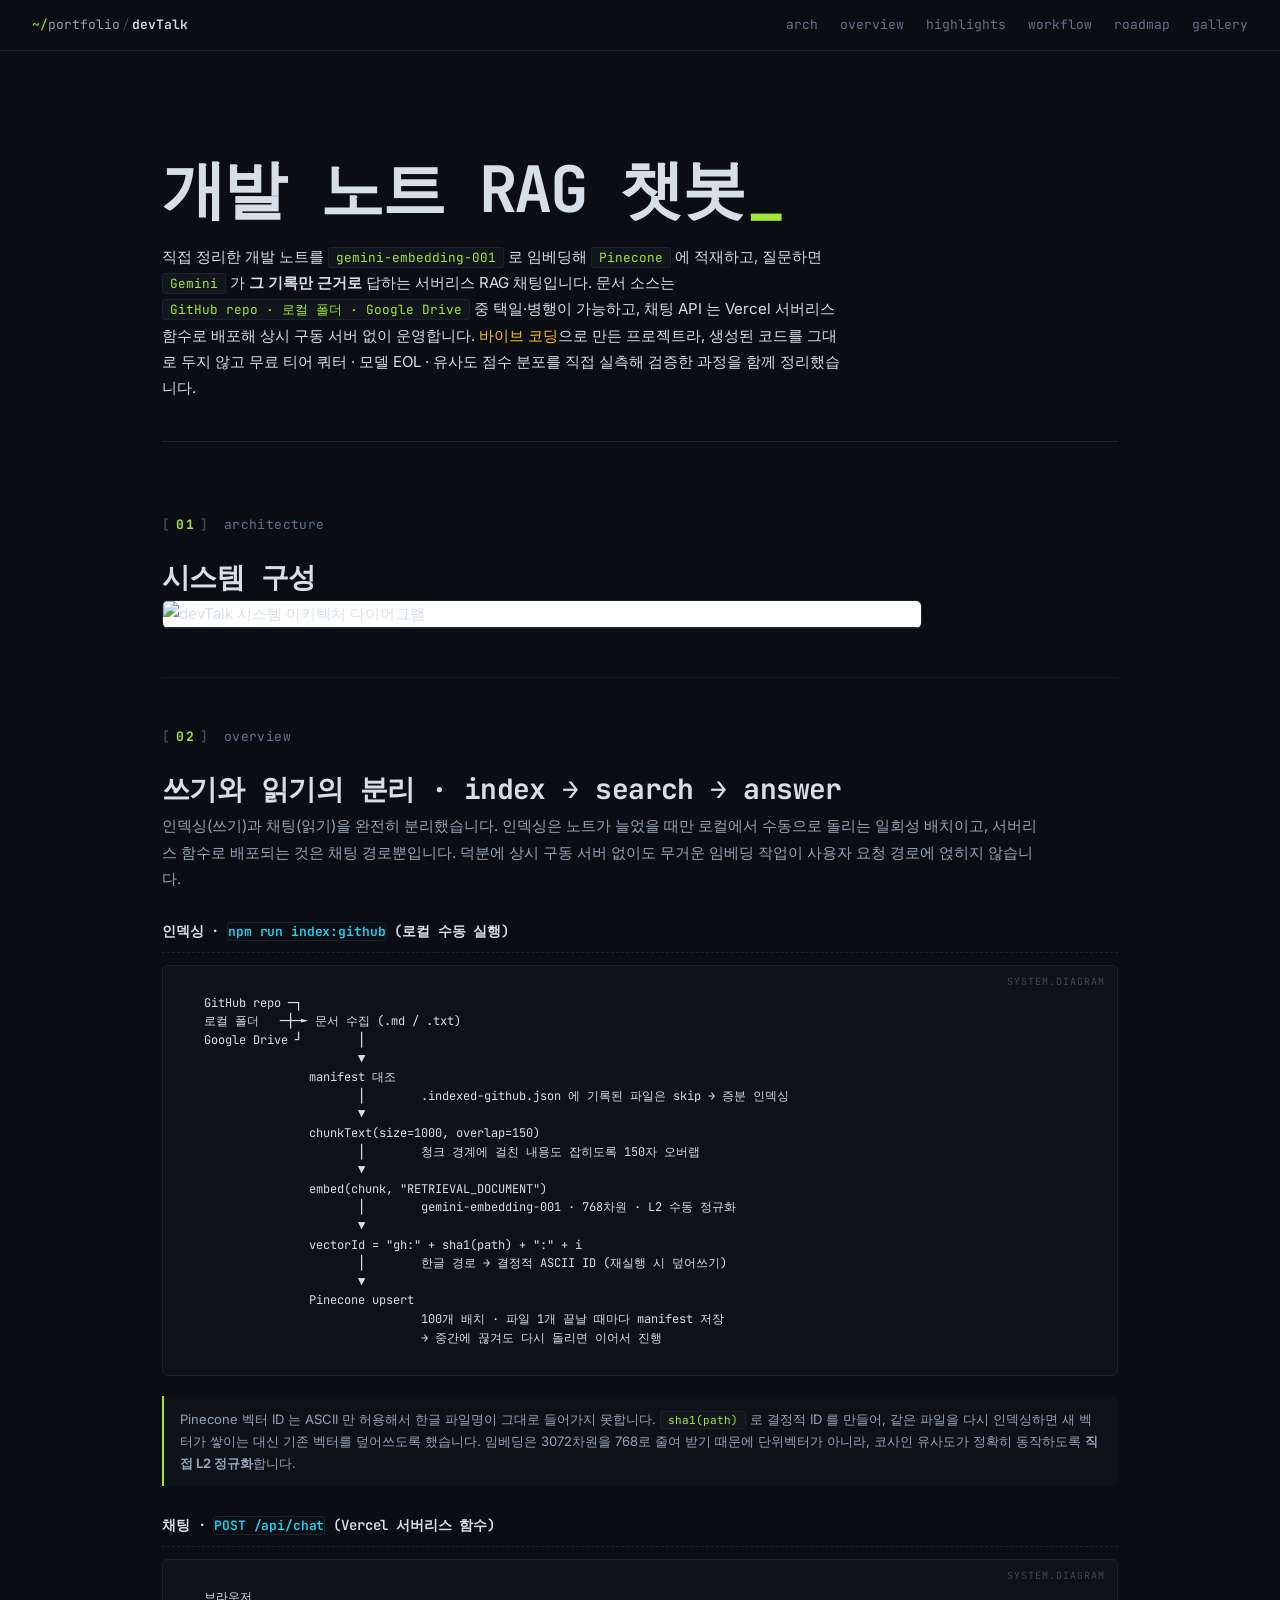
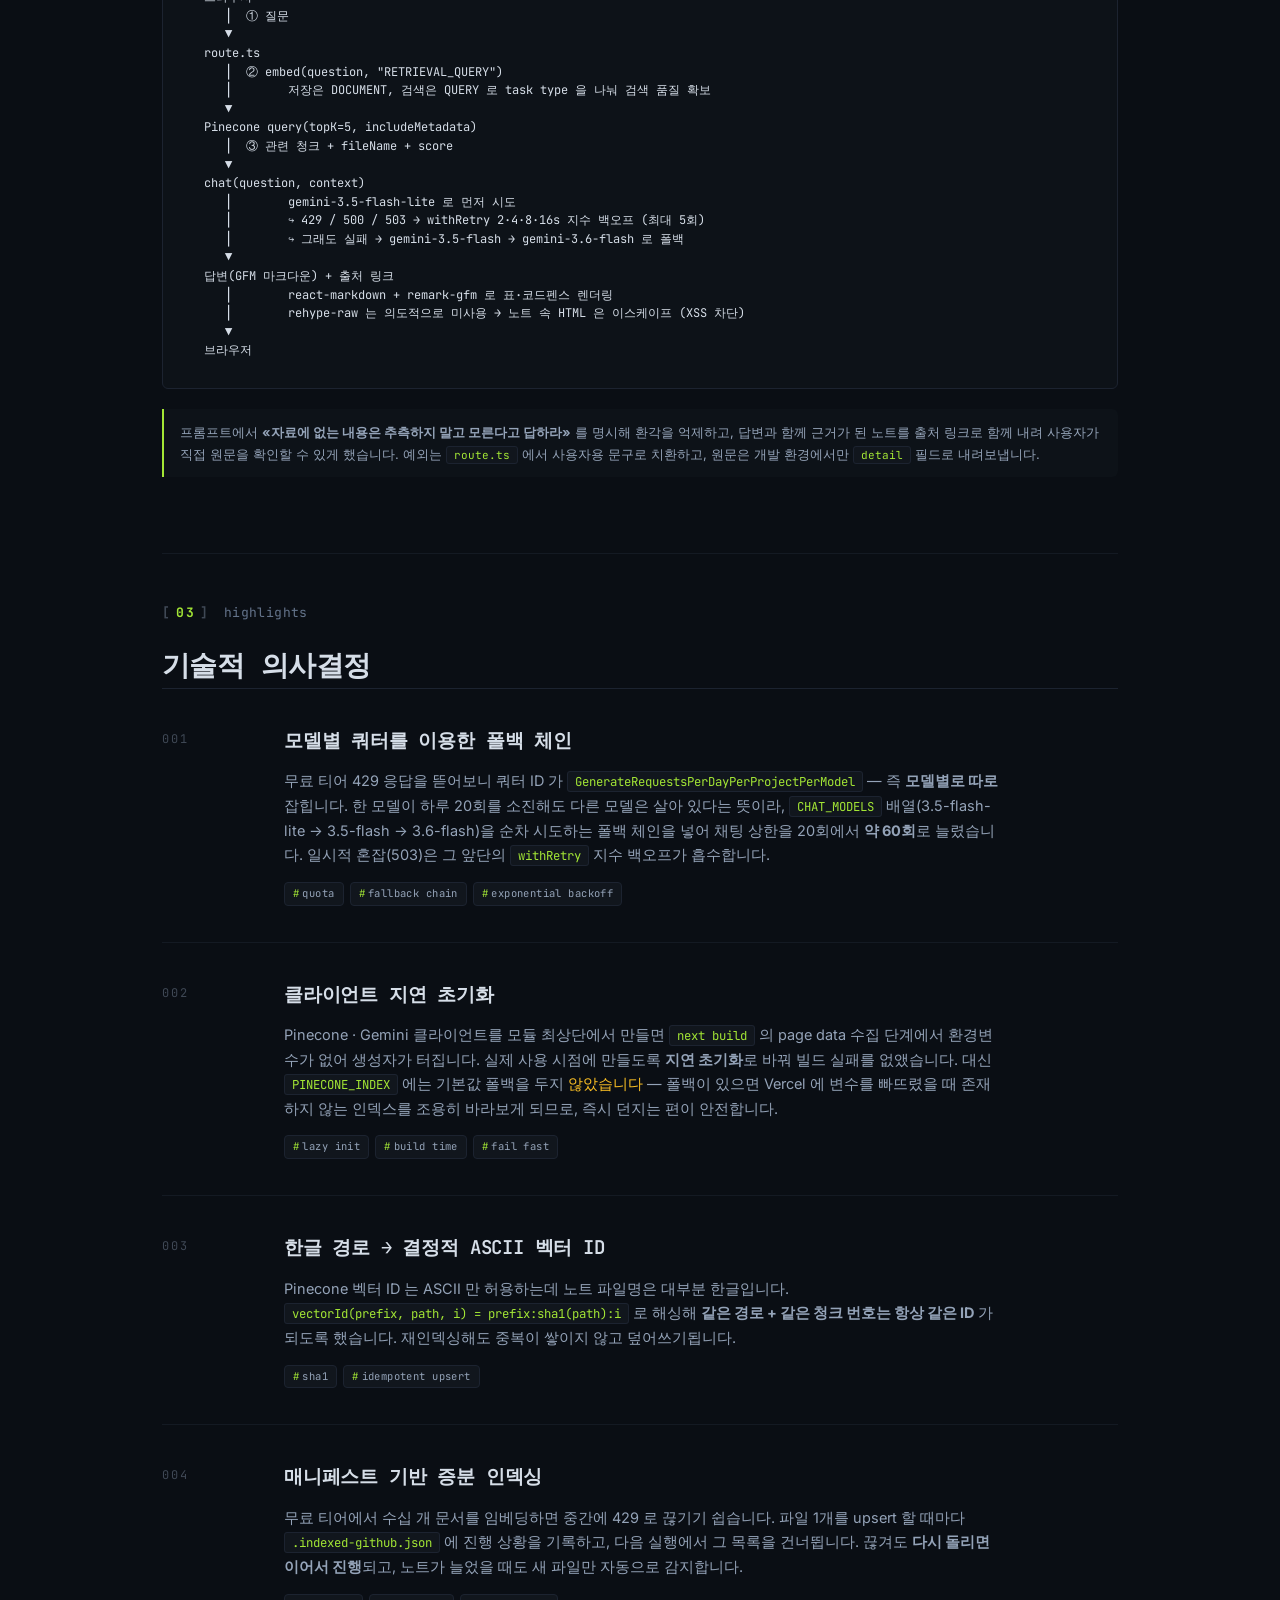
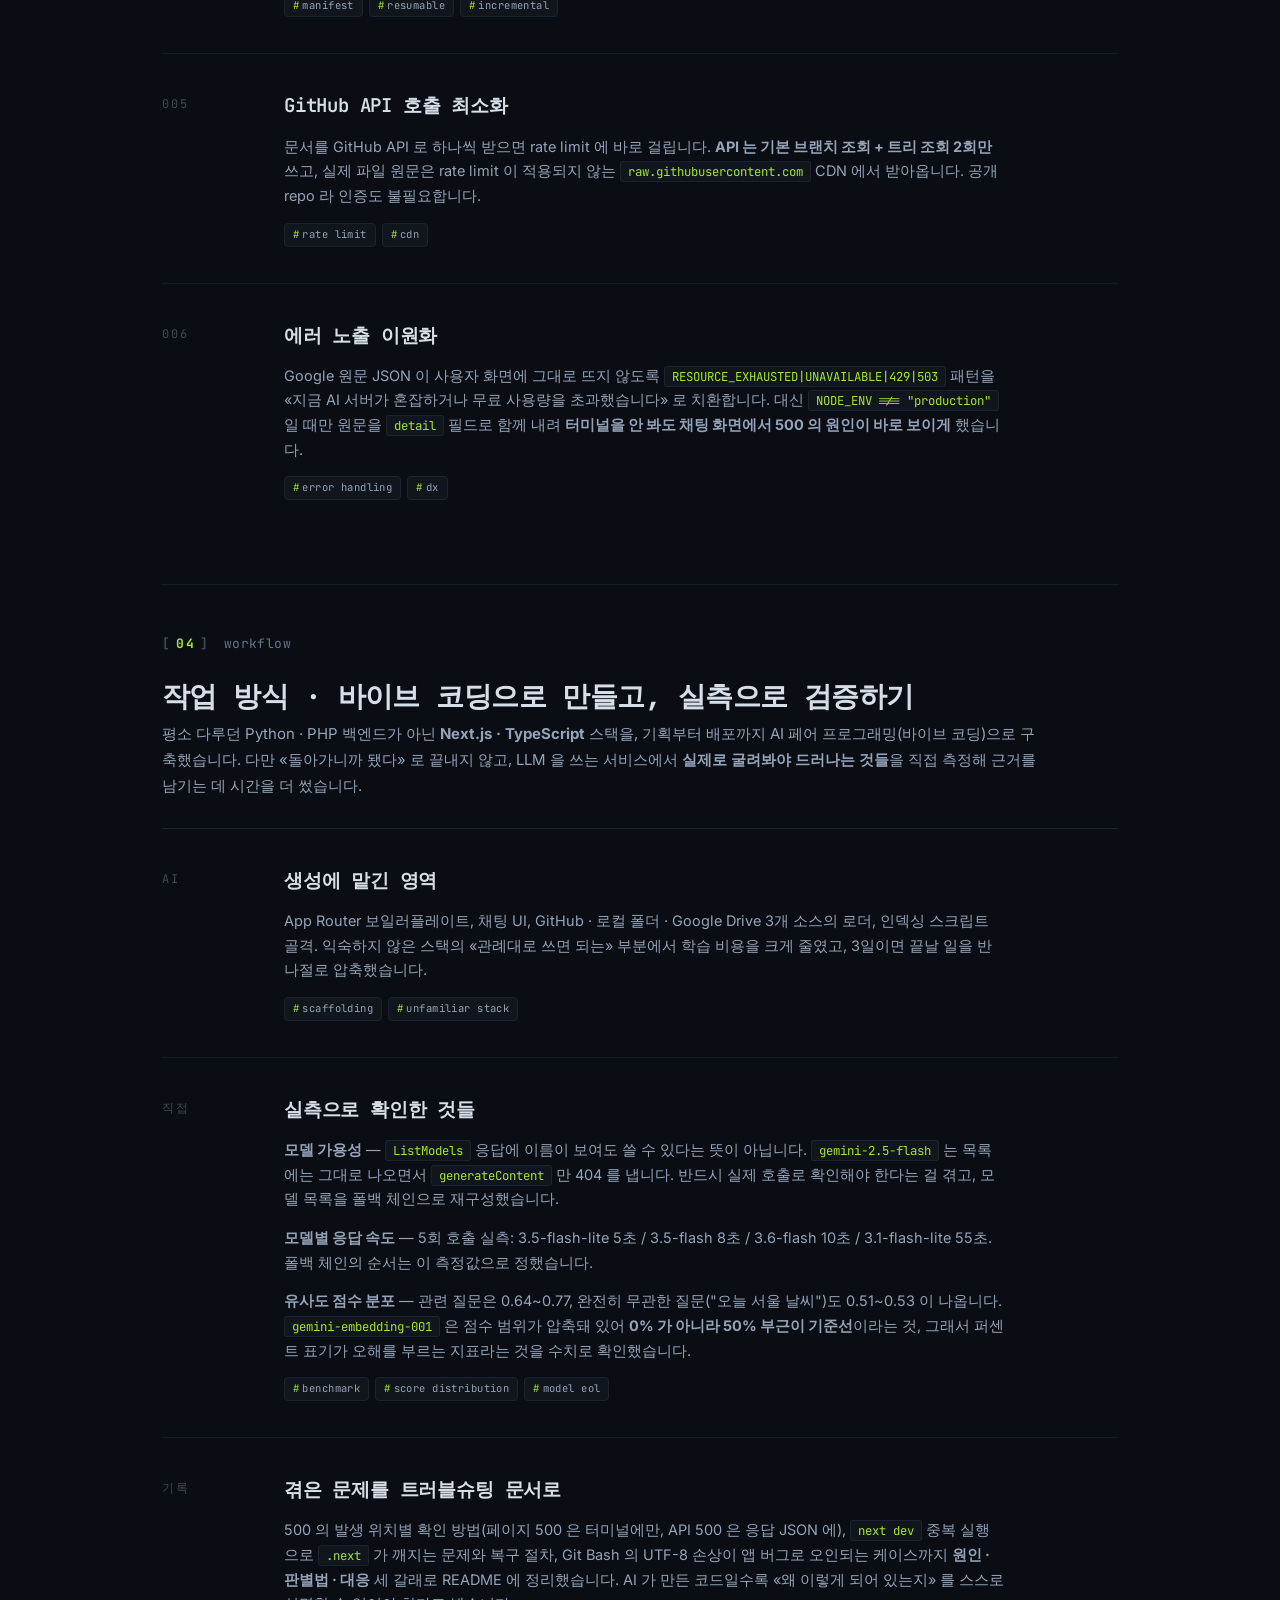
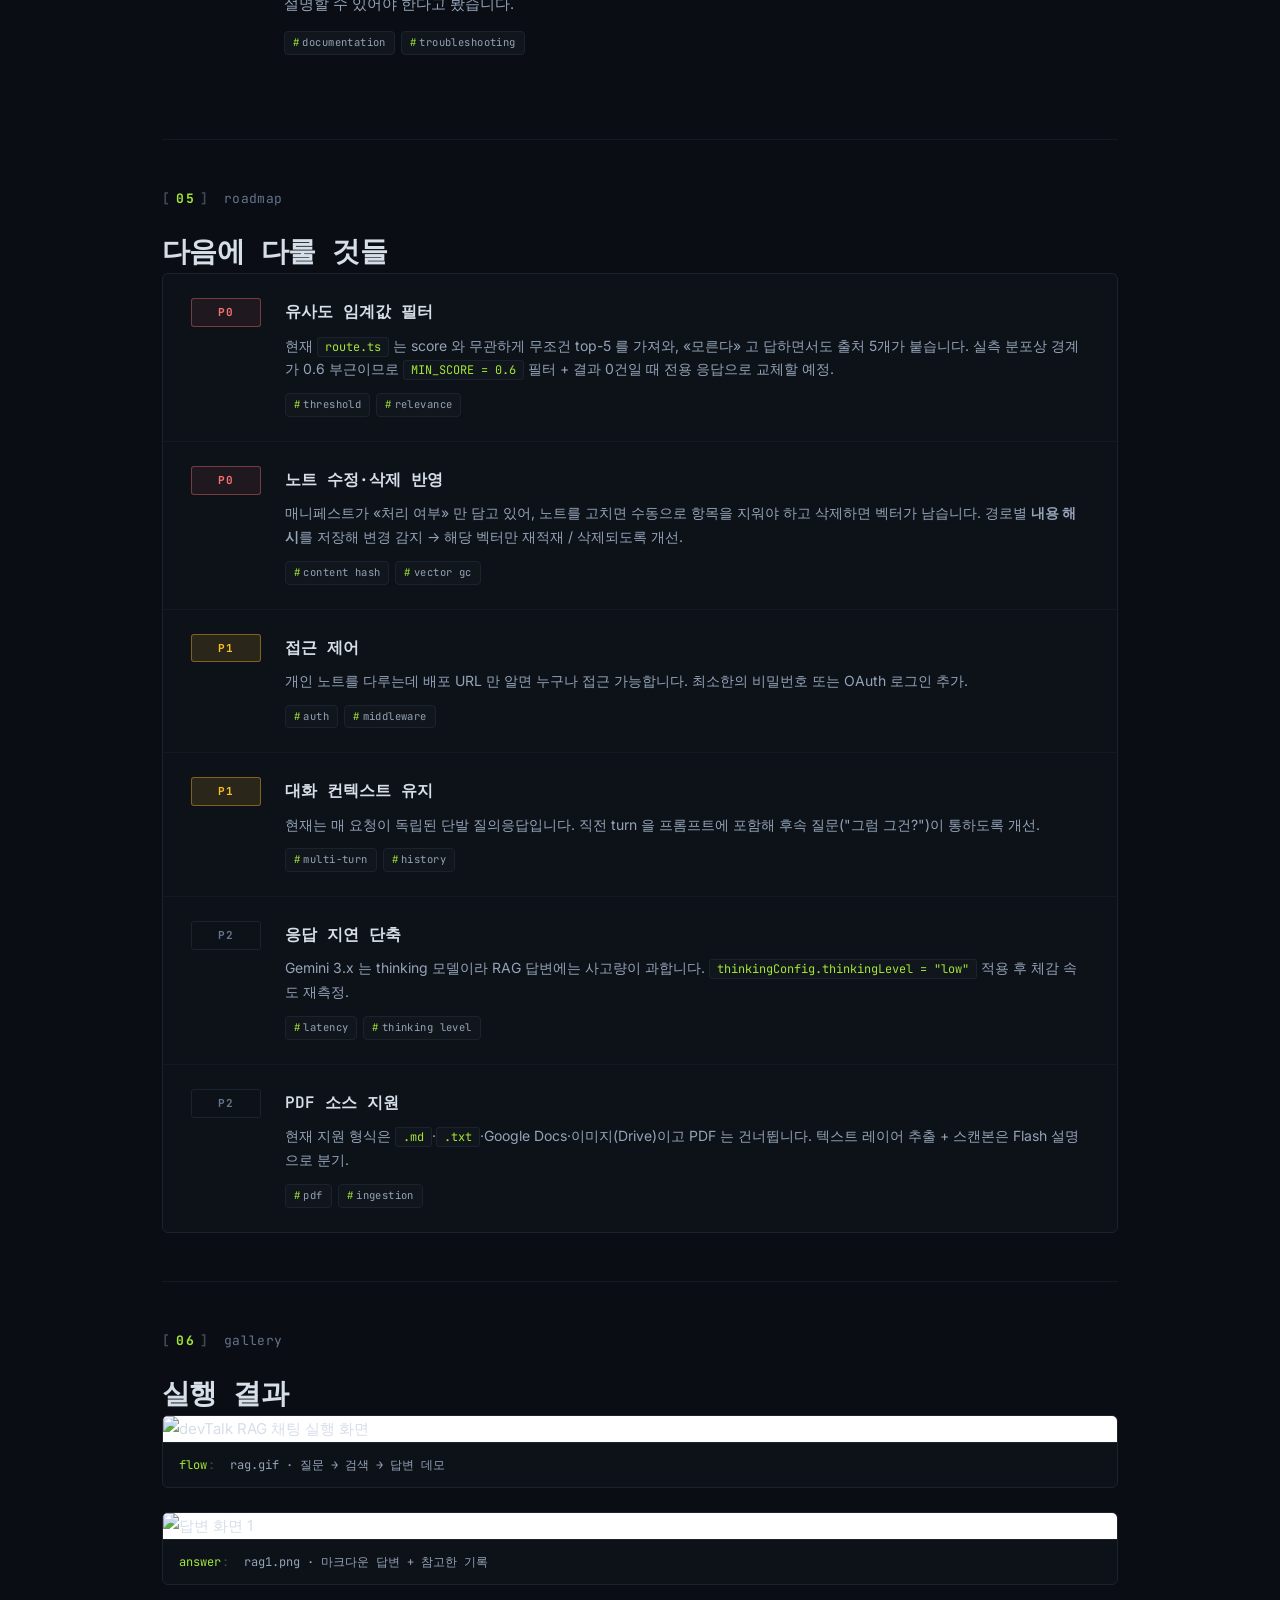
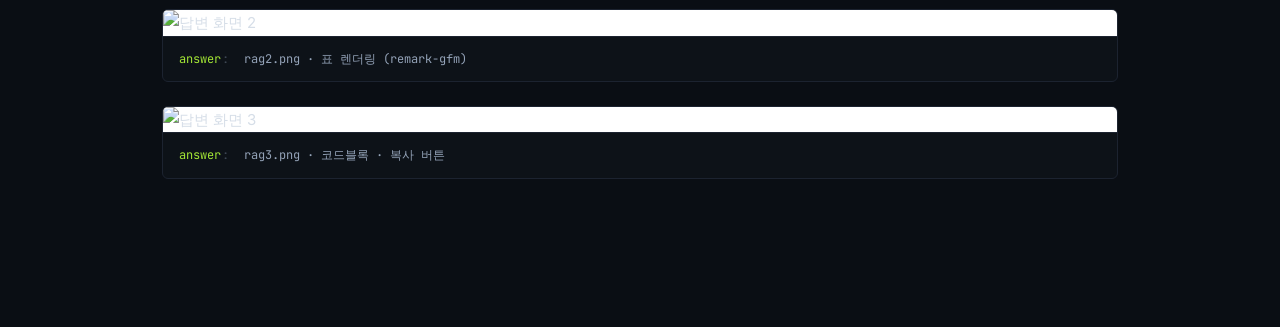
==== devTalk/index.html @ ec68f28a "docs: devTalk 프로젝트 업데이트" ====
<!DOCTYPE html>
<html lang="ko">
<head>
    <!-- Google tag (gtag.js) -->
    <script async src="https://www.googletagmanager.com/gtag/js?id=G-4M5DQQL91X"></script>
    <script>
    window.dataLayer = window.dataLayer || [];
    function gtag(){dataLayer.push(arguments);}
    gtag('js', new Date());

    gtag('config', 'G-4M5DQQL91X');
    </script>

    <meta charset="UTF-8">
    <meta name="viewport" content="width=device-width, initial-scale=1.0">
    <title>개발 노트 RAG 챗봇 · devTalk</title>
    <link rel="stylesheet" href="style.css">
    <link rel="preconnect" href="https://fonts.googleapis.com">
    <link rel="preconnect" href="https://fonts.gstatic.com" crossorigin>
    <link href="https://fonts.googleapis.com/css2?family=Inter:wght@300;400;500;600;700&family=JetBrains+Mono:wght@400;500;600;700&display=swap" rel="stylesheet">
    <link rel="stylesheet" href="https://cdnjs.cloudflare.com/ajax/libs/font-awesome/6.5.1/css/all.min.css">
</head>
<body>
    <div class="bg-grid" aria-hidden="true"></div>
    <div class="bg-glow" aria-hidden="true"></div>

    <header class="topbar">
        <a class="brand" href="../../index.html">
            <span class="brand-prompt">~/</span><span>portfolio</span><span class="brand-sep">/</span><span class="brand-cur">devTalk</span>
        </a>
        <nav class="nav">
            <a href="#architecture">arch</a>
            <a href="#overview">overview</a>
            <a href="#highlights">highlights</a>
            <a href="#workflow">workflow</a>
            <a href="#roadmap">roadmap</a>
            <a href="#gallery">gallery</a>
        </nav>
    </header>

    <main class="page">

        <!-- HERO -->
        <section class="hero">
            <h1 class="hero-title">
                개발 노트 RAG 챗봇<span class="cursor">_</span>
            </h1>
            <p class="hero-summary">
                직접 정리한 개발 노트를 <code>gemini-embedding-001</code> 로 임베딩해 <code>Pinecone</code> 에 적재하고,
                질문하면 <code>Gemini</code> 가 <strong>그 기록만 근거로</strong> 답하는 서버리스 RAG 채팅입니다.
                문서 소스는 <code>GitHub repo · 로컬 폴더 · Google Drive</code> 중 택일·병행이 가능하고,
                채팅 API 는 Vercel 서버리스 함수로 배포해 상시 구동 서버 없이 운영합니다.
                <em>바이브 코딩</em>으로 만든 프로젝트라, 생성된 코드를 그대로 두지 않고
                무료 티어 쿼터 · 모델 EOL · 유사도 점수 분포를 직접 실측해 검증한 과정을 함께 정리했습니다.
            </p>
        </section>

        <!-- 01 ARCHITECTURE -->
        <section id="architecture" class="section">
            <header class="section-head">
                <span class="section-id">01</span>
                <span class="section-kw">architecture</span>
            </header>
            <h2 class="section-title">시스템 구성</h2>

            <figure class="shot shot-architecture">
                <img src="https://raw.githubusercontent.com/qwerty1347/devTalk/main/public/architecture.png" alt="devTalk 시스템 아키텍처 다이어그램">
            </figure>
        </section>

        <!-- 02 OVERVIEW -->
        <section id="overview" class="section">
            <header class="section-head">
                <span class="section-id">02</span>
                <span class="section-kw">overview</span>
            </header>
            <h2 class="section-title">쓰기와 읽기의 분리 · index → search → answer</h2>

            <p class="section-lead">
                인덱싱(쓰기)과 채팅(읽기)을 완전히 분리했습니다. 인덱싱은 노트가 늘었을 때만 로컬에서 수동으로 돌리는
                일회성 배치이고, 서버리스 함수로 배포되는 것은 채팅 경로뿐입니다.
                덕분에 상시 구동 서버 없이도 무거운 임베딩 작업이 사용자 요청 경로에 얹히지 않습니다.
            </p>

            <h3 class="diagram-title">인덱싱 · <code>npm run index:github</code> (로컬 수동 실행)</h3>
            <pre class="diagram">
   GitHub repo ─┐
   로컬 폴더   ─┼─► 문서 수집 (.md / .txt)
   Google Drive ┘        │
                         ▼
                  manifest 대조
                         │        .indexed-github.json 에 기록된 파일은 skip → 증분 인덱싱
                         ▼
                  chunkText(size=1000, overlap=150)
                         │        청크 경계에 걸친 내용도 잡히도록 150자 오버랩
                         ▼
                  embed(chunk, "RETRIEVAL_DOCUMENT")
                         │        gemini-embedding-001 · 768차원 · L2 수동 정규화
                         ▼
                  vectorId = "gh:" + sha1(path) + ":" + i
                         │        한글 경로 → 결정적 ASCII ID (재실행 시 덮어쓰기)
                         ▼
                  Pinecone upsert
                                  100개 배치 · 파일 1개 끝날 때마다 manifest 저장
                                  → 중간에 끊겨도 다시 돌리면 이어서 진행
</pre>
            <p class="diagram-note">
                Pinecone 벡터 ID 는 ASCII 만 허용해서 한글 파일명이 그대로 들어가지 못합니다.
                <code>sha1(path)</code> 로 결정적 ID 를 만들어, 같은 파일을 다시 인덱싱하면 새 벡터가 쌓이는 대신
                기존 벡터를 덮어쓰도록 했습니다. 임베딩은 3072차원을 768로 줄여 받기 때문에 단위벡터가 아니라,
                코사인 유사도가 정확히 동작하도록 <strong>직접 L2 정규화</strong>합니다.
            </p>

            <h3 class="diagram-title">채팅 · <code>POST /api/chat</code> (Vercel 서버리스 함수)</h3>
            <pre class="diagram">
   브라우저
      │  ① 질문
      ▼
   route.ts
      │  ② embed(question, "RETRIEVAL_QUERY")
      │        저장은 DOCUMENT, 검색은 QUERY 로 task type 을 나눠 검색 품질 확보
      ▼
   Pinecone query(topK=5, includeMetadata)
      │  ③ 관련 청크 + fileName + score
      ▼
   chat(question, context)
      │        gemini-3.5-flash-lite 로 먼저 시도
      │        ↪ 429 / 500 / 503 → withRetry 2·4·8·16s 지수 백오프 (최대 5회)
      │        ↪ 그래도 실패 → gemini-3.5-flash → gemini-3.6-flash 로 폴백
      ▼
   답변(GFM 마크다운) + 출처 링크
      │        react-markdown + remark-gfm 로 표·코드펜스 렌더링
      │        rehype-raw 는 의도적으로 미사용 → 노트 속 HTML 은 이스케이프 (XSS 차단)
      ▼
   브라우저
</pre>
            <p class="diagram-note">
                프롬프트에서 <strong>«자료에 없는 내용은 추측하지 말고 모른다고 답하라»</strong> 를 명시해 환각을 억제하고,
                답변과 함께 근거가 된 노트를 출처 링크로 함께 내려 사용자가 직접 원문을 확인할 수 있게 했습니다.
                예외는 <code>route.ts</code> 에서 사용자용 문구로 치환하고, 원문은 개발 환경에서만
                <code>detail</code> 필드로 내려보냅니다.
            </p>
        </section>

        <!-- 03 HIGHLIGHTS -->
        <section id="highlights" class="section">
            <header class="section-head">
                <span class="section-id">03</span>
                <span class="section-kw">highlights</span>
            </header>
            <h2 class="section-title">기술적 의사결정</h2>

            <div class="highlights">
                <article class="highlight">
                    <div class="highlight-num">001</div>
                    <div class="highlight-body">
                        <h3>모델별 쿼터를 이용한 폴백 체인</h3>
                        <p>
                            무료 티어 429 응답을 뜯어보니 쿼터 ID 가
                            <code>GenerateRequestsPerDayPerProjectPerModel</code> — 즉 <strong>모델별로 따로</strong> 잡힙니다.
                            한 모델이 하루 20회를 소진해도 다른 모델은 살아 있다는 뜻이라,
                            <code>CHAT_MODELS</code> 배열(3.5-flash-lite → 3.5-flash → 3.6-flash)을 순차 시도하는
                            폴백 체인을 넣어 채팅 상한을 20회에서 <strong>약 60회</strong>로 늘렸습니다.
                            일시적 혼잡(503)은 그 앞단의 <code>withRetry</code> 지수 백오프가 흡수합니다.
                        </p>
                        <div class="tag-row">
                            <span class="mini-tag">quota</span>
                            <span class="mini-tag">fallback chain</span>
                            <span class="mini-tag">exponential backoff</span>
                        </div>
                    </div>
                </article>

                <article class="highlight">
                    <div class="highlight-num">002</div>
                    <div class="highlight-body">
                        <h3>클라이언트 지연 초기화</h3>
                        <p>
                            Pinecone · Gemini 클라이언트를 모듈 최상단에서 만들면
                            <code>next build</code> 의 page data 수집 단계에서 환경변수가 없어 생성자가 터집니다.
                            실제 사용 시점에 만들도록 <strong>지연 초기화</strong>로 바꿔 빌드 실패를 없앴습니다.
                            대신 <code>PINECONE_INDEX</code> 에는 기본값 폴백을 두지 <em>않았습니다</em> —
                            폴백이 있으면 Vercel 에 변수를 빠뜨렸을 때 존재하지 않는 인덱스를 조용히 바라보게 되므로,
                            즉시 던지는 편이 안전합니다.
                        </p>
                        <div class="tag-row">
                            <span class="mini-tag">lazy init</span>
                            <span class="mini-tag">build time</span>
                            <span class="mini-tag">fail fast</span>
                        </div>
                    </div>
                </article>

                <article class="highlight">
                    <div class="highlight-num">003</div>
                    <div class="highlight-body">
                        <h3>한글 경로 → 결정적 ASCII 벡터 ID</h3>
                        <p>
                            Pinecone 벡터 ID 는 ASCII 만 허용하는데 노트 파일명은 대부분 한글입니다.
                            <code>vectorId(prefix, path, i) = prefix:sha1(path):i</code> 로 해싱해
                            <strong>같은 경로 + 같은 청크 번호는 항상 같은 ID</strong> 가 되도록 했습니다.
                            재인덱싱해도 중복이 쌓이지 않고 덮어쓰기됩니다.
                        </p>
                        <div class="tag-row">
                            <span class="mini-tag">sha1</span>
                            <span class="mini-tag">idempotent upsert</span>
                        </div>
                    </div>
                </article>

                <article class="highlight">
                    <div class="highlight-num">004</div>
                    <div class="highlight-body">
                        <h3>매니페스트 기반 증분 인덱싱</h3>
                        <p>
                            무료 티어에서 수십 개 문서를 임베딩하면 중간에 429 로 끊기기 쉽습니다.
                            파일 1개를 upsert 할 때마다 <code>.indexed-github.json</code> 에 진행 상황을 기록하고,
                            다음 실행에서 그 목록을 건너뜁니다. 끊겨도 <strong>다시 돌리면 이어서 진행</strong>되고,
                            노트가 늘었을 때도 새 파일만 자동으로 감지합니다.
                        </p>
                        <div class="tag-row">
                            <span class="mini-tag">manifest</span>
                            <span class="mini-tag">resumable</span>
                            <span class="mini-tag">incremental</span>
                        </div>
                    </div>
                </article>

                <article class="highlight">
                    <div class="highlight-num">005</div>
                    <div class="highlight-body">
                        <h3>GitHub API 호출 최소화</h3>
                        <p>
                            문서를 GitHub API 로 하나씩 받으면 rate limit 에 바로 걸립니다.
                            <strong>API 는 기본 브랜치 조회 + 트리 조회 2회만</strong> 쓰고,
                            실제 파일 원문은 rate limit 이 적용되지 않는
                            <code>raw.githubusercontent.com</code> CDN 에서 받아옵니다. 공개 repo 라 인증도 불필요합니다.
                        </p>
                        <div class="tag-row">
                            <span class="mini-tag">rate limit</span>
                            <span class="mini-tag">CDN</span>
                        </div>
                    </div>
                </article>

                <article class="highlight">
                    <div class="highlight-num">006</div>
                    <div class="highlight-body">
                        <h3>에러 노출 이원화</h3>
                        <p>
                            Google 원문 JSON 이 사용자 화면에 그대로 뜨지 않도록
                            <code>RESOURCE_EXHAUSTED|UNAVAILABLE|429|503</code> 패턴을 «지금 AI 서버가 혼잡하거나
                            무료 사용량을 초과했습니다» 로 치환합니다.
                            대신 <code>NODE_ENV !== "production"</code> 일 때만 원문을 <code>detail</code> 필드로 함께 내려
                            <strong>터미널을 안 봐도 채팅 화면에서 500 의 원인이 바로 보이게</strong> 했습니다.
                        </p>
                        <div class="tag-row">
                            <span class="mini-tag">error handling</span>
                            <span class="mini-tag">DX</span>
                        </div>
                    </div>
                </article>
            </div>
        </section>

        <!-- 04 WORKFLOW -->
        <section id="workflow" class="section">
            <header class="section-head">
                <span class="section-id">04</span>
                <span class="section-kw">workflow</span>
            </header>
            <h2 class="section-title">작업 방식 · 바이브 코딩으로 만들고, 실측으로 검증하기</h2>

            <p class="section-lead">
                평소 다루던 Python · PHP 백엔드가 아닌 <strong>Next.js · TypeScript</strong> 스택을,
                기획부터 배포까지 AI 페어 프로그래밍(바이브 코딩)으로 구축했습니다.
                다만 «돌아가니까 됐다» 로 끝내지 않고, LLM 을 쓰는 서비스에서
                <strong>실제로 굴려봐야 드러나는 것들</strong>을 직접 측정해 근거를 남기는 데 시간을 더 썼습니다.
            </p>

            <div class="highlights">
                <article class="highlight">
                    <div class="highlight-num">AI</div>
                    <div class="highlight-body">
                        <h3>생성에 맡긴 영역</h3>
                        <p>
                            App Router 보일러플레이트, 채팅 UI, GitHub · 로컬 폴더 · Google Drive 3개 소스의 로더,
                            인덱싱 스크립트 골격. 익숙하지 않은 스택의 «관례대로 쓰면 되는» 부분에서
                            학습 비용을 크게 줄였고, 3일이면 끝날 일을 반나절로 압축했습니다.
                        </p>
                        <div class="tag-row">
                            <span class="mini-tag">scaffolding</span>
                            <span class="mini-tag">unfamiliar stack</span>
                        </div>
                    </div>
                </article>

                <article class="highlight">
                    <div class="highlight-num">직접</div>
                    <div class="highlight-body">
                        <h3>실측으로 확인한 것들</h3>
                        <p>
                            <strong>모델 가용성</strong> — <code>ListModels</code> 응답에 이름이 보여도 쓸 수 있다는 뜻이 아닙니다.
                            <code>gemini-2.5-flash</code> 는 목록에는 그대로 나오면서 <code>generateContent</code> 만 404 를 냅니다.
                            반드시 실제 호출로 확인해야 한다는 걸 겪고, 모델 목록을 폴백 체인으로 재구성했습니다.
                        </p>
                        <p>
                            <strong>모델별 응답 속도</strong> — 5회 호출 실측: 3.5-flash-lite 5초 / 3.5-flash 8초 /
                            3.6-flash 10초 / 3.1-flash-lite 55초. 폴백 체인의 순서는 이 측정값으로 정했습니다.
                        </p>
                        <p>
                            <strong>유사도 점수 분포</strong> — 관련 질문은 0.64~0.77, 완전히 무관한 질문("오늘 서울 날씨")도
                            0.51~0.53 이 나옵니다. <code>gemini-embedding-001</code> 은 점수 범위가 압축돼 있어
                            <strong>0% 가 아니라 50% 부근이 기준선</strong>이라는 것, 그래서 퍼센트 표기가 오해를 부르는 지표라는 것을
                            수치로 확인했습니다.
                        </p>
                        <div class="tag-row">
                            <span class="mini-tag">benchmark</span>
                            <span class="mini-tag">score distribution</span>
                            <span class="mini-tag">model EOL</span>
                        </div>
                    </div>
                </article>

                <article class="highlight">
                    <div class="highlight-num">기록</div>
                    <div class="highlight-body">
                        <h3>겪은 문제를 트러블슈팅 문서로</h3>
                        <p>
                            500 의 발생 위치별 확인 방법(페이지 500 은 터미널에만, API 500 은 응답 JSON 에),
                            <code>next dev</code> 중복 실행으로 <code>.next</code> 가 깨지는 문제와 복구 절차,
                            Git Bash 의 UTF-8 손상이 앱 버그로 오인되는 케이스까지
                            <strong>원인 · 판별법 · 대응</strong> 세 갈래로 README 에 정리했습니다.
                            AI 가 만든 코드일수록 «왜 이렇게 되어 있는지» 를 스스로 설명할 수 있어야 한다고 봤습니다.
                        </p>
                        <div class="tag-row">
                            <span class="mini-tag">documentation</span>
                            <span class="mini-tag">troubleshooting</span>
                        </div>
                    </div>
                </article>
            </div>
        </section>

        <!-- 05 ROADMAP -->
        <section id="roadmap" class="section">
            <header class="section-head">
                <span class="section-id">05</span>
                <span class="section-kw">roadmap</span>
            </header>
            <h2 class="section-title">다음에 다룰 것들</h2>

            <div class="roadmap">
                <div class="rm-item">
                    <span class="rm-pri high">P0</span>
                    <div class="rm-body">
                        <h4>유사도 임계값 필터</h4>
                        <p>
                            현재 <code>route.ts</code> 는 score 와 무관하게 무조건 top-5 를 가져와,
                            «모른다» 고 답하면서도 출처 5개가 붙습니다. 실측 분포상 경계가 0.6 부근이므로
                            <code>MIN_SCORE = 0.6</code> 필터 + 결과 0건일 때 전용 응답으로 교체할 예정.
                        </p>
                        <div class="tag-row">
                            <span class="mini-tag">threshold</span>
                            <span class="mini-tag">relevance</span>
                        </div>
                    </div>
                </div>
                <div class="rm-item">
                    <span class="rm-pri high">P0</span>
                    <div class="rm-body">
                        <h4>노트 수정·삭제 반영</h4>
                        <p>
                            매니페스트가 «처리 여부» 만 담고 있어, 노트를 고치면 수동으로 항목을 지워야 하고
                            삭제하면 벡터가 남습니다. 경로별 <strong>내용 해시</strong>를 저장해 변경 감지 →
                            해당 벡터만 재적재 / 삭제되도록 개선.
                        </p>
                        <div class="tag-row">
                            <span class="mini-tag">content hash</span>
                            <span class="mini-tag">vector GC</span>
                        </div>
                    </div>
                </div>
                <div class="rm-item">
                    <span class="rm-pri med">P1</span>
                    <div class="rm-body">
                        <h4>접근 제어</h4>
                        <p>개인 노트를 다루는데 배포 URL 만 알면 누구나 접근 가능합니다. 최소한의 비밀번호 또는 OAuth 로그인 추가.</p>
                        <div class="tag-row">
                            <span class="mini-tag">auth</span>
                            <span class="mini-tag">middleware</span>
                        </div>
                    </div>
                </div>
                <div class="rm-item">
                    <span class="rm-pri med">P1</span>
                    <div class="rm-body">
                        <h4>대화 컨텍스트 유지</h4>
                        <p>현재는 매 요청이 독립된 단발 질의응답입니다. 직전 turn 을 프롬프트에 포함해 후속 질문("그럼 그건?")이 통하도록 개선.</p>
                        <div class="tag-row">
                            <span class="mini-tag">multi-turn</span>
                            <span class="mini-tag">history</span>
                        </div>
                    </div>
                </div>
                <div class="rm-item">
                    <span class="rm-pri low">P2</span>
                    <div class="rm-body">
                        <h4>응답 지연 단축</h4>
                        <p>Gemini 3.x 는 thinking 모델이라 RAG 답변에는 사고량이 과합니다. <code>thinkingConfig.thinkingLevel = "low"</code> 적용 후 체감 속도 재측정.</p>
                        <div class="tag-row">
                            <span class="mini-tag">latency</span>
                            <span class="mini-tag">thinking level</span>
                        </div>
                    </div>
                </div>
                <div class="rm-item">
                    <span class="rm-pri low">P2</span>
                    <div class="rm-body">
                        <h4>PDF 소스 지원</h4>
                        <p>현재 지원 형식은 <code>.md</code>·<code>.txt</code>·Google Docs·이미지(Drive)이고 PDF 는 건너뜁니다. 텍스트 레이어 추출 + 스캔본은 Flash 설명으로 분기.</p>
                        <div class="tag-row">
                            <span class="mini-tag">PDF</span>
                            <span class="mini-tag">ingestion</span>
                        </div>
                    </div>
                </div>
            </div>
        </section>

        <!-- 06 GALLERY -->
        <section id="gallery" class="section">
            <header class="section-head">
                <span class="section-id">06</span>
                <span class="section-kw">gallery</span>
            </header>
            <h2 class="section-title">실행 결과</h2>

            <div class="gallery">
                <figure class="shot">
                    <img src="https://raw.githubusercontent.com/qwerty1347/devTalk/main/public/screenshots/rag.gif" alt="devTalk RAG 채팅 실행 화면">
                    <figcaption><span class="cap-key">flow</span> rag.gif · 질문 → 검색 → 답변 데모</figcaption>
                </figure>
                <figure class="shot">
                    <img src="https://raw.githubusercontent.com/qwerty1347/devTalk/main/public/screenshots/rag1.png" alt="답변 화면 1">
                    <figcaption><span class="cap-key">answer</span> rag1.png · 마크다운 답변 + 참고한 기록</figcaption>
                </figure>
                <figure class="shot">
                    <img src="https://raw.githubusercontent.com/qwerty1347/devTalk/main/public/screenshots/rag2.png" alt="답변 화면 2">
                    <figcaption><span class="cap-key">answer</span> rag2.png · 표 렌더링 (remark-gfm)</figcaption>
                </figure>
                <figure class="shot">
                    <img src="https://raw.githubusercontent.com/qwerty1347/devTalk/main/public/screenshots/rag3.png" alt="답변 화면 3">
                    <figcaption><span class="cap-key">answer</span> rag3.png · 코드블록 · 복사 버튼</figcaption>
                </figure>
            </div>
        </section>
    </main>

    <button class="scroll-top" id="scrollTop" aria-label="맨 위로 가기">
        <i class="fas fa-arrow-up"></i>
    </button>

    <script>
        const scrollTopBtn = document.getElementById('scrollTop');
        window.addEventListener('scroll', () => {
            if (window.scrollY > 400) {
                scrollTopBtn.classList.add('visible');
            } else {
                scrollTopBtn.classList.remove('visible');
            }
        });
        scrollTopBtn.addEventListener('click', () => {
            window.scrollTo({ top: 0, behavior: 'smooth' });
        });
    </script>

    <!-- 네이버 애널리틱스 -->
    <script type="text/javascript" src="//wcs.pstatic.net/wcslog.js"></script>
    <script type="text/javascript">
        if(!wcs_add) var wcs_add = {};
        wcs_add["wa"] = "14fbee3bd55b980";
        if(window.wcs) {
            wcs_do();
        }
    </script>
</body>
</html>
---- devTalk/style.css ----
/* =====================================================================
   devTalk — backend portfolio
   theme: dark / terminal-inspired / asymmetric
   ===================================================================== */

* { margin: 0; padding: 0; box-sizing: border-box; }

:root {
    --bg:        #0a0e14;
    --bg-elev:   #11161d;
    --bg-soft:   #0d1218;
    --bg-tab:    #161c25;
    --line:      #1c2330;
    --line-soft: #141a23;

    --fg:        #d6dee8;
    --fg-mute:   #94a3b8;
    --fg-dim:    #64748b;
    --fg-faint:  #3f4855;

    --acc:       #a3e635;   /* lime */
    --acc-2:     #22d3ee;   /* cyan */
    --acc-3:     #fbbf24;   /* amber */
    --acc-4:     #c084fc;   /* purple */
    --danger:    #f87171;

    --acc-soft:  rgba(163, 230, 53, .12);
    --acc2-soft: rgba(34, 211, 238, .12);
    --acc3-soft: rgba(251, 191, 36, .12);

    --mono:  'JetBrains Mono', ui-monospace, 'SFMono-Regular', Menlo, monospace;
    --sans:  'Inter', -apple-system, BlinkMacSystemFont, 'Segoe UI', sans-serif;

    --r-sm: 4px;
    --r-md: 6px;
    --r-lg: 10px;
}

::selection { background: var(--acc); color: var(--bg); }

html { scroll-padding-top: 80px; scroll-behavior: smooth; }

html, body {
    background: var(--bg);
    color: var(--fg);
    font-family: var(--sans);
    font-size: 15px;
    line-height: 1.7;
    -webkit-font-smoothing: antialiased;
    -moz-osx-font-smoothing: grayscale;
    overflow-x: hidden;
}

a { color: inherit; text-decoration: none; }

code {
    font-family: var(--mono);
    font-size: 0.88em;
    color: var(--acc);
    background: var(--bg-elev);
    border: 1px solid var(--line);
    padding: 1px 7px;
    border-radius: 3px;
    white-space: nowrap;
}

p code, li code {
    font-size: 0.85em;
}

em { font-style: normal; color: var(--acc-3); }

/* =====================================================================
   Background — subtle dot grid + radial glow
   ===================================================================== */
.bg-grid {
    position: fixed;
    inset: 0;
    z-index: -2;
    background-image: radial-gradient(circle at 1px 1px, var(--line) 1px, transparent 0);
    background-size: 28px 28px;
    opacity: .55;
    mask-image: radial-gradient(ellipse at 50% 0%, black 0%, transparent 70%);
    -webkit-mask-image: radial-gradient(ellipse at 50% 0%, black 0%, transparent 70%);
}
.bg-glow {
    position: fixed;
    top: -200px;
    left: 50%;
    transform: translateX(-50%);
    width: 900px;
    height: 600px;
    z-index: -1;
    background: radial-gradient(ellipse at center, rgba(163, 230, 53, .08) 0%, transparent 60%);
    pointer-events: none;
}

/* =====================================================================
   Topbar — sticky, mono, with breadcrumb-style brand
   ===================================================================== */
.topbar {
    position: sticky;
    top: 0;
    z-index: 100;
    display: flex;
    justify-content: space-between;
    align-items: center;
    padding: 14px 32px;
    background: rgba(10, 14, 20, .75);
    backdrop-filter: blur(10px);
    -webkit-backdrop-filter: blur(10px);
    border-bottom: 1px solid var(--line);
    font-family: var(--mono);
    font-size: 13px;
}
.brand {
    color: var(--fg-mute);
    transition: color .15s;
}
.brand-prompt { color: var(--acc); }
.brand-sep    { color: var(--fg-faint); margin: 0 2px; }
.brand-cur    { color: var(--fg); font-weight: 600; }
.brand:hover .brand-cur { color: var(--acc); }

.nav { display: flex; gap: 22px; }
.nav a {
    color: var(--fg-dim);
    transition: color .15s;
    position: relative;
}
.nav a:hover { color: var(--acc); }
.nav a:hover::before {
    content: '#';
    position: absolute;
    left: -12px;
    color: var(--acc);
}

@media (max-width: 760px) {
    .nav { display: none; }
    .topbar { padding: 12px 20px; }
}

/* =====================================================================
   Page container
   ===================================================================== */
.page {
    max-width: 1020px;
    margin: 0 auto;
    padding: 60px 32px 100px;
}

@media (max-width: 760px) {
    .page { padding: 40px 20px 80px; }
}

/* =====================================================================
   Hero
   ===================================================================== */
.hero {
    padding: 48px 0 40px;
    border-bottom: 1px solid var(--line);
    margin-bottom: 24px;
}

.hero-title {
    font-family: var(--mono);
    font-size: clamp(32px, 5.5vw, 64px);
    font-weight: 700;
    letter-spacing: -.04em;
    line-height: .95;
    margin-bottom: 24px;
    color: var(--fg);
}
.hero-title .cursor {
    color: var(--acc);
    animation: blink 1.1s steps(2) infinite;
    margin-left: 4px;
}

@keyframes blink {
    50% { opacity: 0; }
}

.hero-summary {
    max-width: 680px;
    color: var(--fg);
    line-height: 1.75;
    font-size: 15px;
}

/* =====================================================================
   Section heads
   ===================================================================== */
.section {
    padding: 48px 0;
    border-bottom: 1px solid var(--line-soft);
}
.section:last-of-type { border-bottom: none; }

.section-head {
    display: flex;
    align-items: baseline;
    gap: 14px;
    margin-bottom: 24px;
    font-family: var(--mono);
}
.section-id {
    color: var(--acc);
    font-size: 13px;
    font-weight: 700;
    letter-spacing: .15em;
}
.section-id::before { content: '['; color: var(--fg-faint); margin-right: 4px; }
.section-id::after  { content: ']'; color: var(--fg-faint); margin-left: 4px; }

.section-kw {
    color: var(--fg-dim);
    font-size: 13px;
    letter-spacing: .03em;
}

.section-title {
    font-family: var(--mono);
    font-size: 28px;
    letter-spacing: -.02em;
    line-height: 1.2;
    color: var(--fg);
    font-weight: 700;
    margin-bottom: 6px;
}

/* Section lead paragraph (intro under section-title) */
.section-lead {
    color: var(--fg-mute);
    font-size: 15px;
    line-height: 1.75;
    margin: 8px 0 28px;
    max-width: 880px;
}

/* =====================================================================
   01 — Pipeline diagrams (ASCII)
   ===================================================================== */
.diagram-title {
    font-family: var(--mono);
    font-size: 14px;
    font-weight: 600;
    color: var(--fg);
    letter-spacing: -.01em;
    margin: 16px 0 12px;
    padding-bottom: 8px;
    border-bottom: 1px dashed var(--line);
}
.diagram-title code {
    color: var(--acc-2);
    background: transparent;
    padding: 0;
    font-size: 13px;
}

.diagram-note {
    color: var(--fg-mute);
    font-size: 13px;
    line-height: 1.7;
    margin: -8px 0 28px;
    padding: 12px 16px;
    border-left: 2px solid var(--acc);
    background: var(--bg-soft);
    border-radius: 0 var(--r-md) var(--r-md) 0;
}

.diagram {
    font-family: var(--mono);
    font-size: 12px;
    line-height: 1.55;
    background: var(--bg-soft);
    border: 1px solid var(--line);
    border-radius: var(--r-md);
    padding: 28px 20px;
    overflow-x: auto;
    white-space: pre;
    margin-bottom: 28px;
    position: relative;
}
.diagram::before {
    content: 'system.diagram';
    position: absolute;
    top: 8px;
    right: 12px;
    font-size: 10px;
    color: var(--fg-faint);
    letter-spacing: .1em;
    text-transform: uppercase;
}

/* =====================================================================
   03 — Highlights (numbered, asymmetric)
   ===================================================================== */
.highlights {
    display: flex;
    flex-direction: column;
}
.highlight {
    display: grid;
    grid-template-columns: 90px 1fr;
    gap: 32px;
    padding: 36px 0;
    border-top: 1px solid var(--line-soft);
    position: relative;
    transition: background .2s;
}
.highlight:first-child { border-top: 1px solid var(--line); }
.highlight:hover {
    background: linear-gradient(90deg, transparent 0%, rgba(163, 230, 53, .025) 50%, transparent 100%);
}
.highlight:hover .highlight-num { color: var(--acc); }

.highlight-num {
    font-family: var(--mono);
    color: var(--fg-faint);
    font-size: 12px;
    letter-spacing: .15em;
    padding-top: 4px;
    transition: color .2s;
}
.highlight-body h3 {
    font-family: var(--mono);
    font-size: 19px;
    margin-bottom: 12px;
    color: var(--fg);
    font-weight: 600;
    letter-spacing: -.01em;
}
.highlight-body p {
    color: var(--fg-mute);
    max-width: 720px;
    margin-bottom: 14px;
    font-size: 14.5px;
}

.tag-row {
    display: flex;
    flex-wrap: wrap;
    gap: 6px;
}
.mini-tag {
    font-family: var(--mono);
    font-size: 10.5px;
    letter-spacing: .04em;
    color: var(--fg-mute);
    background: var(--bg-elev);
    border: 1px solid var(--line);
    padding: 2px 8px;
    border-radius: var(--r-sm);
    text-transform: lowercase;
}
.mini-tag::before {
    content: '#';
    color: var(--acc);
    margin-right: 3px;
}

@media (max-width: 600px) {
    .highlight { grid-template-columns: 1fr; gap: 12px; padding: 28px 0; }
}

/* =====================================================================
   04 — Roadmap
   ===================================================================== */
.roadmap {
    display: flex;
    flex-direction: column;
    gap: 0;
    border: 1px solid var(--line);
    border-radius: var(--r-md);
    overflow: hidden;
    background: var(--bg-soft);
}
.rm-item {
    display: grid;
    grid-template-columns: 70px 1fr;
    gap: 24px;
    padding: 24px 28px;
    border-bottom: 1px solid var(--line-soft);
    transition: background .15s;
}
.rm-item:last-child { border-bottom: none; }
.rm-item:hover { background: var(--bg-elev); }

.rm-pri {
    font-family: var(--mono);
    font-size: 11px;
    font-weight: 700;
    letter-spacing: .1em;
    padding: 4px 9px;
    border-radius: 3px;
    border: 1px solid;
    height: fit-content;
    text-align: center;
}
.rm-pri.high { color: var(--danger); border-color: rgba(248, 113, 113, .4); background: rgba(248, 113, 113, .08); }
.rm-pri.med  { color: var(--acc-3); border-color: rgba(251, 191, 36, .4); background: var(--acc3-soft); }
.rm-pri.low  { color: var(--fg-dim); border-color: var(--line); }

.rm-body h4 {
    font-family: var(--mono);
    font-size: 16px;
    color: var(--fg);
    font-weight: 600;
    margin-bottom: 8px;
}
.rm-body p {
    color: var(--fg-mute);
    font-size: 14px;
    margin-bottom: 12px;
}

@media (max-width: 600px) {
    .rm-item { grid-template-columns: 1fr; gap: 12px; }
}

/* =====================================================================
   05 — Gallery (+ Architecture figure)
   ===================================================================== */
.gallery {
    display: grid;
    grid-template-columns: 1fr;
    gap: 24px;
}
.shot {
    background: var(--bg-soft);
    border: 1px solid var(--line);
    border-radius: var(--r-md);
    overflow: hidden;
    transition: border-color .2s, transform .2s;
}
.shot:hover {
    border-color: var(--acc);
    transform: translateY(-3px);
}
.shot img {
    width: 100%;
    height: auto;
    display: block;
    border-bottom: 1px solid var(--line);
    background: #fff;
}
.shot-architecture {
    max-width: 760px;
    margin-left: 0;
}
.shot-architecture img {
    max-height: 800px;
    object-fit: contain;
}
.shot figcaption {
    padding: 12px 16px;
    font-family: var(--mono);
    font-size: 12px;
    color: var(--fg-mute);
}
.cap-key {
    color: var(--acc);
    margin-right: 8px;
}
.cap-key::after { content: ':'; color: var(--fg-faint); margin-left: 1px; }

/* =====================================================================
   Scroll to top button
   ===================================================================== */
.scroll-top {
    position: fixed;
    bottom: 24px;
    right: 24px;
    width: 46px;
    height: 46px;
    border-radius: 50%;
    background: var(--bg-elev);
    color: var(--acc);
    border: 1px solid var(--line);
    cursor: pointer;
    display: flex;
    align-items: center;
    justify-content: center;
    font-size: 15px;
    box-shadow: 0 8px 24px -6px rgba(0, 0, 0, .5);
    opacity: 0;
    pointer-events: none;
    transform: translateY(8px);
    transition: opacity .25s, transform .25s, background .15s, color .15s, border-color .15s;
    z-index: 99;
}
.scroll-top.visible {
    opacity: 1;
    pointer-events: auto;
    transform: translateY(0);
}
.scroll-top:hover {
    background: var(--acc);
    color: var(--bg);
    border-color: var(--acc);
}
.scroll-top:active {
    transform: translateY(0) scale(.95);
}
@media (max-width: 760px) {
    .scroll-top {
        bottom: 18px;
        right: 18px;
        width: 42px;
        height: 42px;
    }
}

/* =====================================================================
   Utility
   ===================================================================== */
.section img { max-width: 100%; }

@media (hover: none) {
    .shot:hover { transform: none; }
}
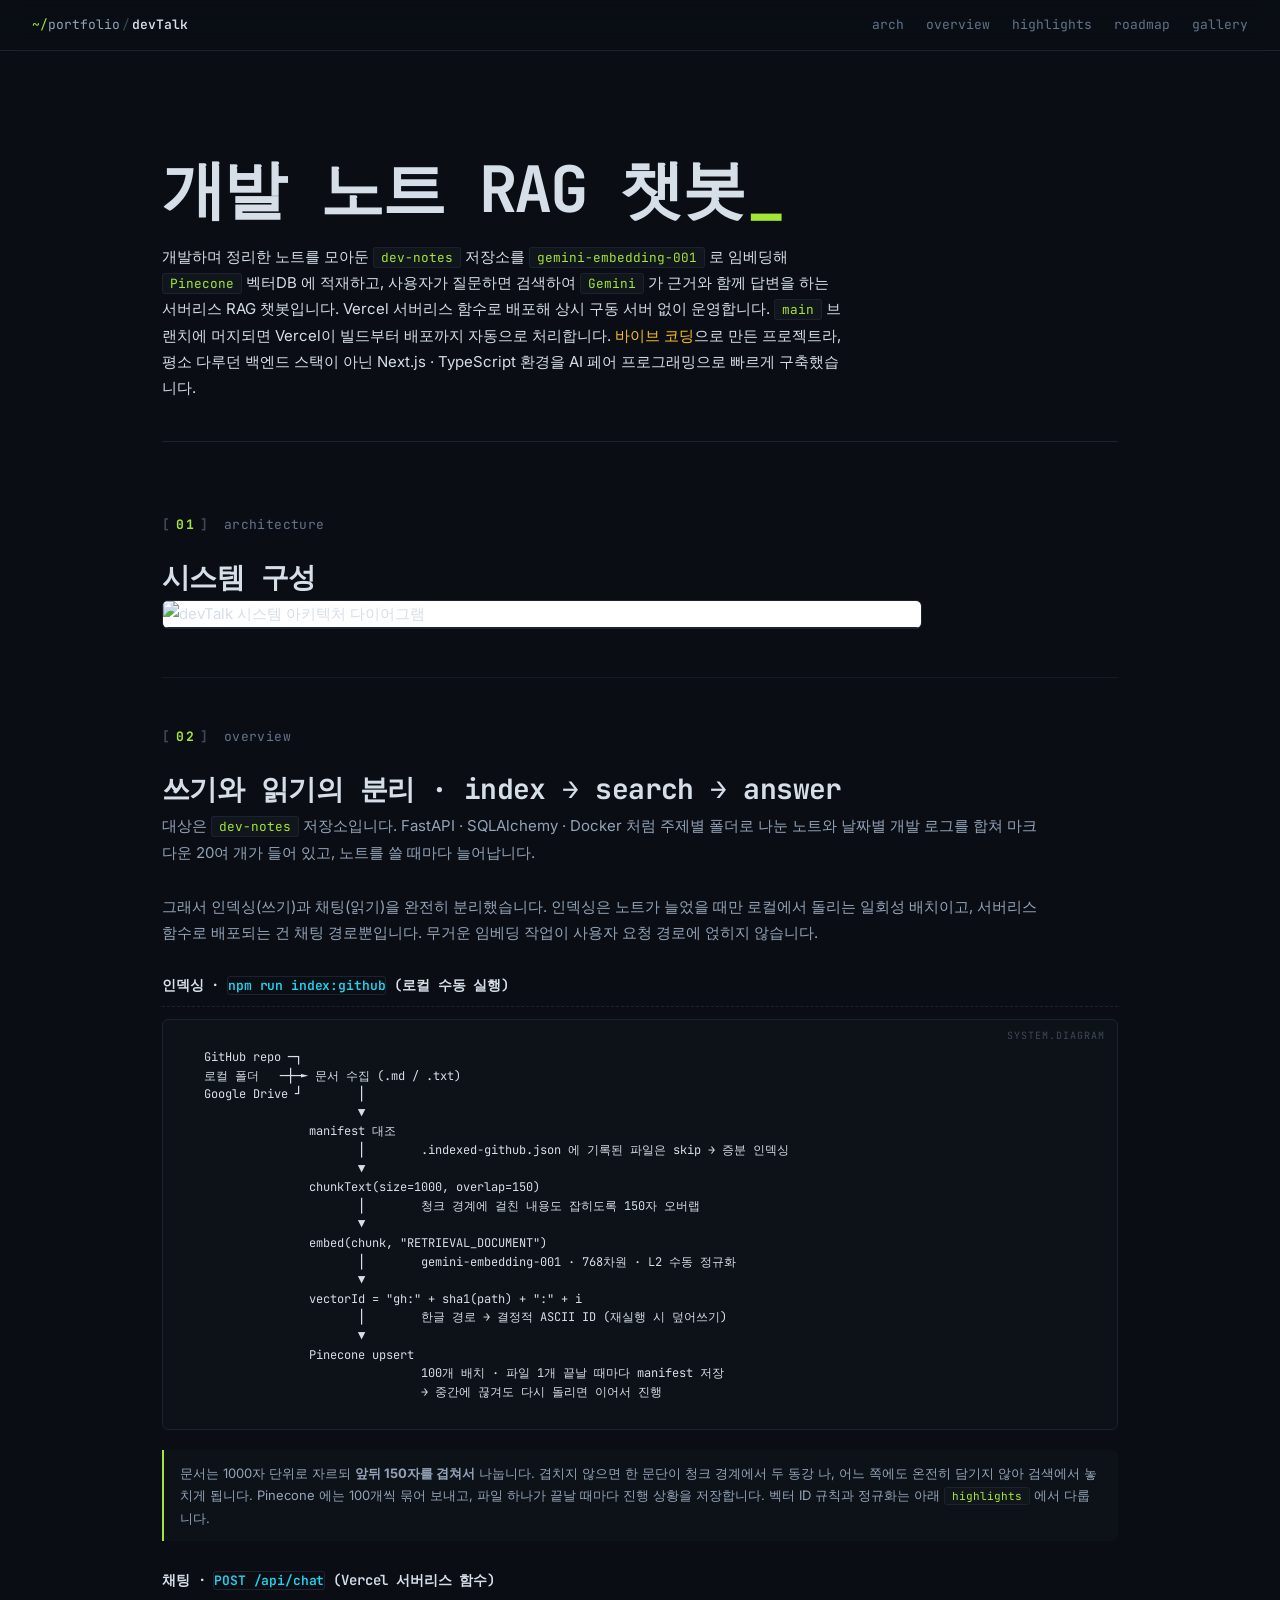
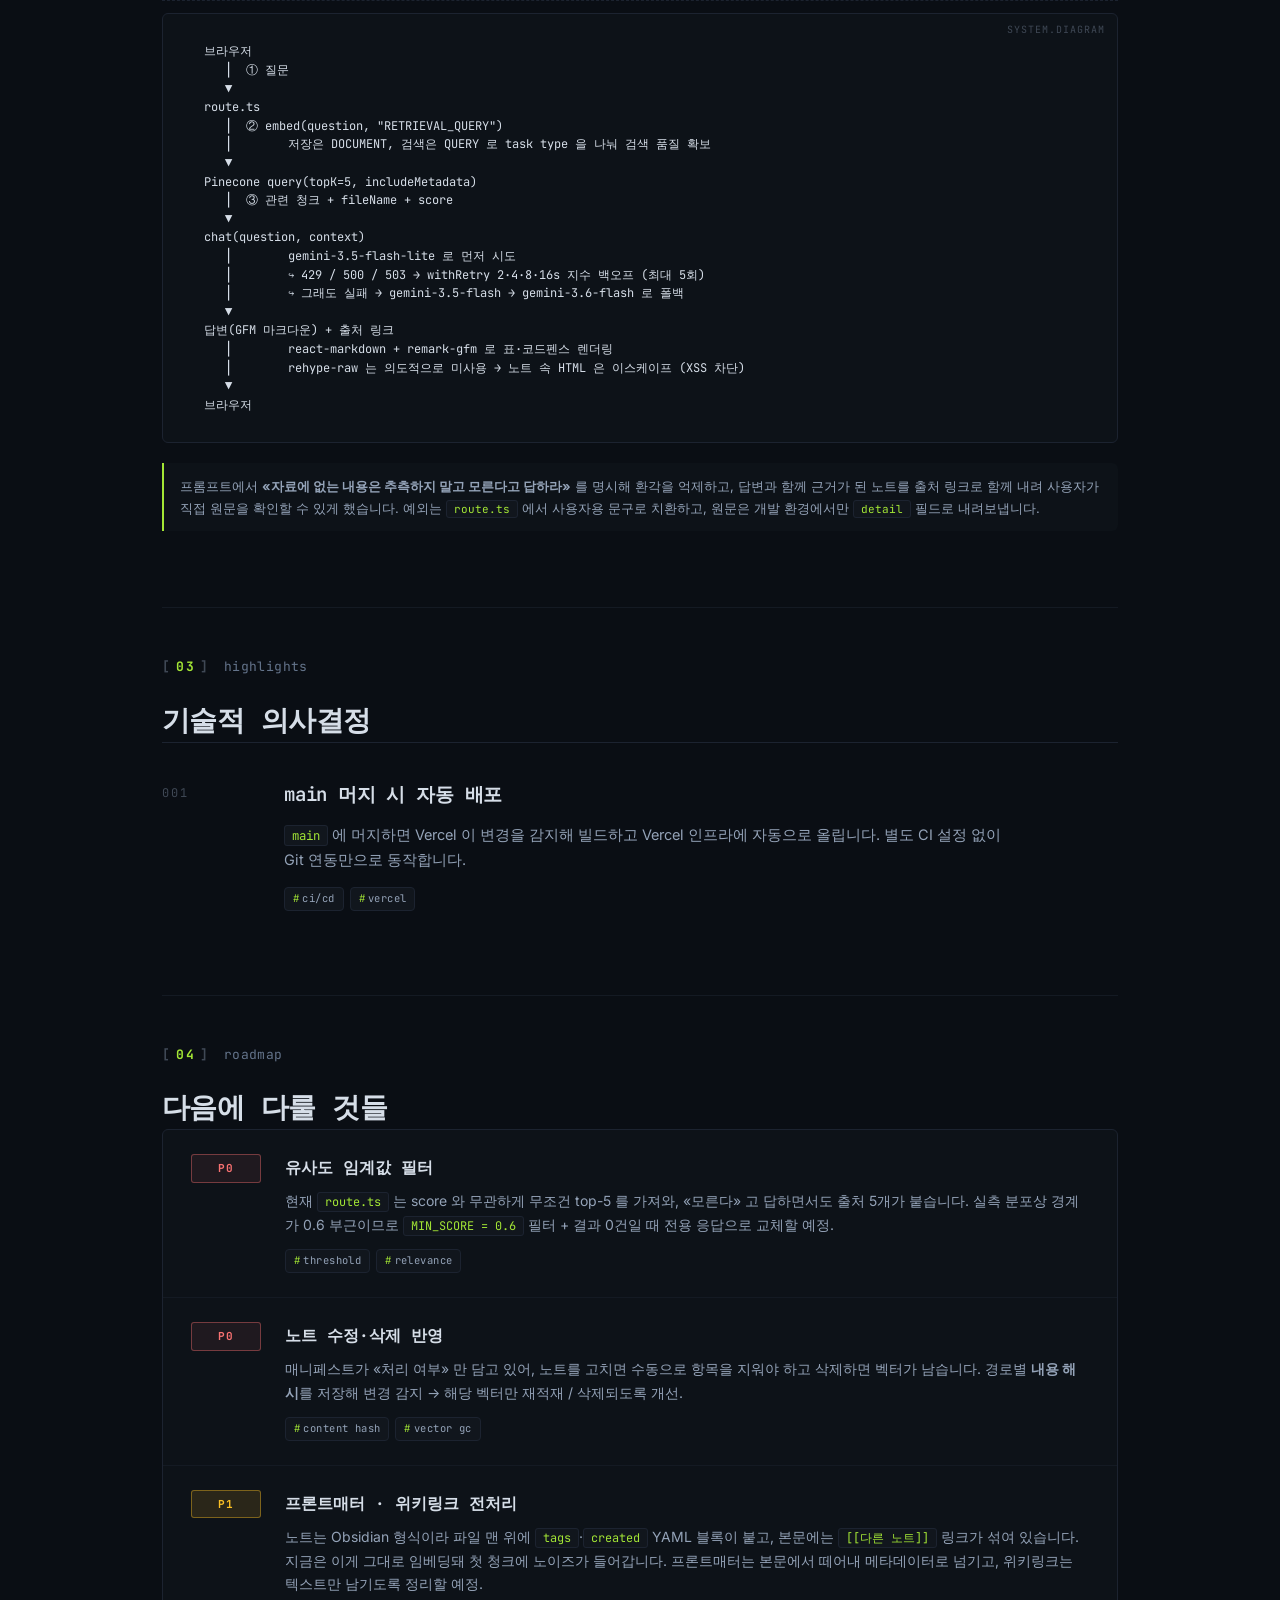
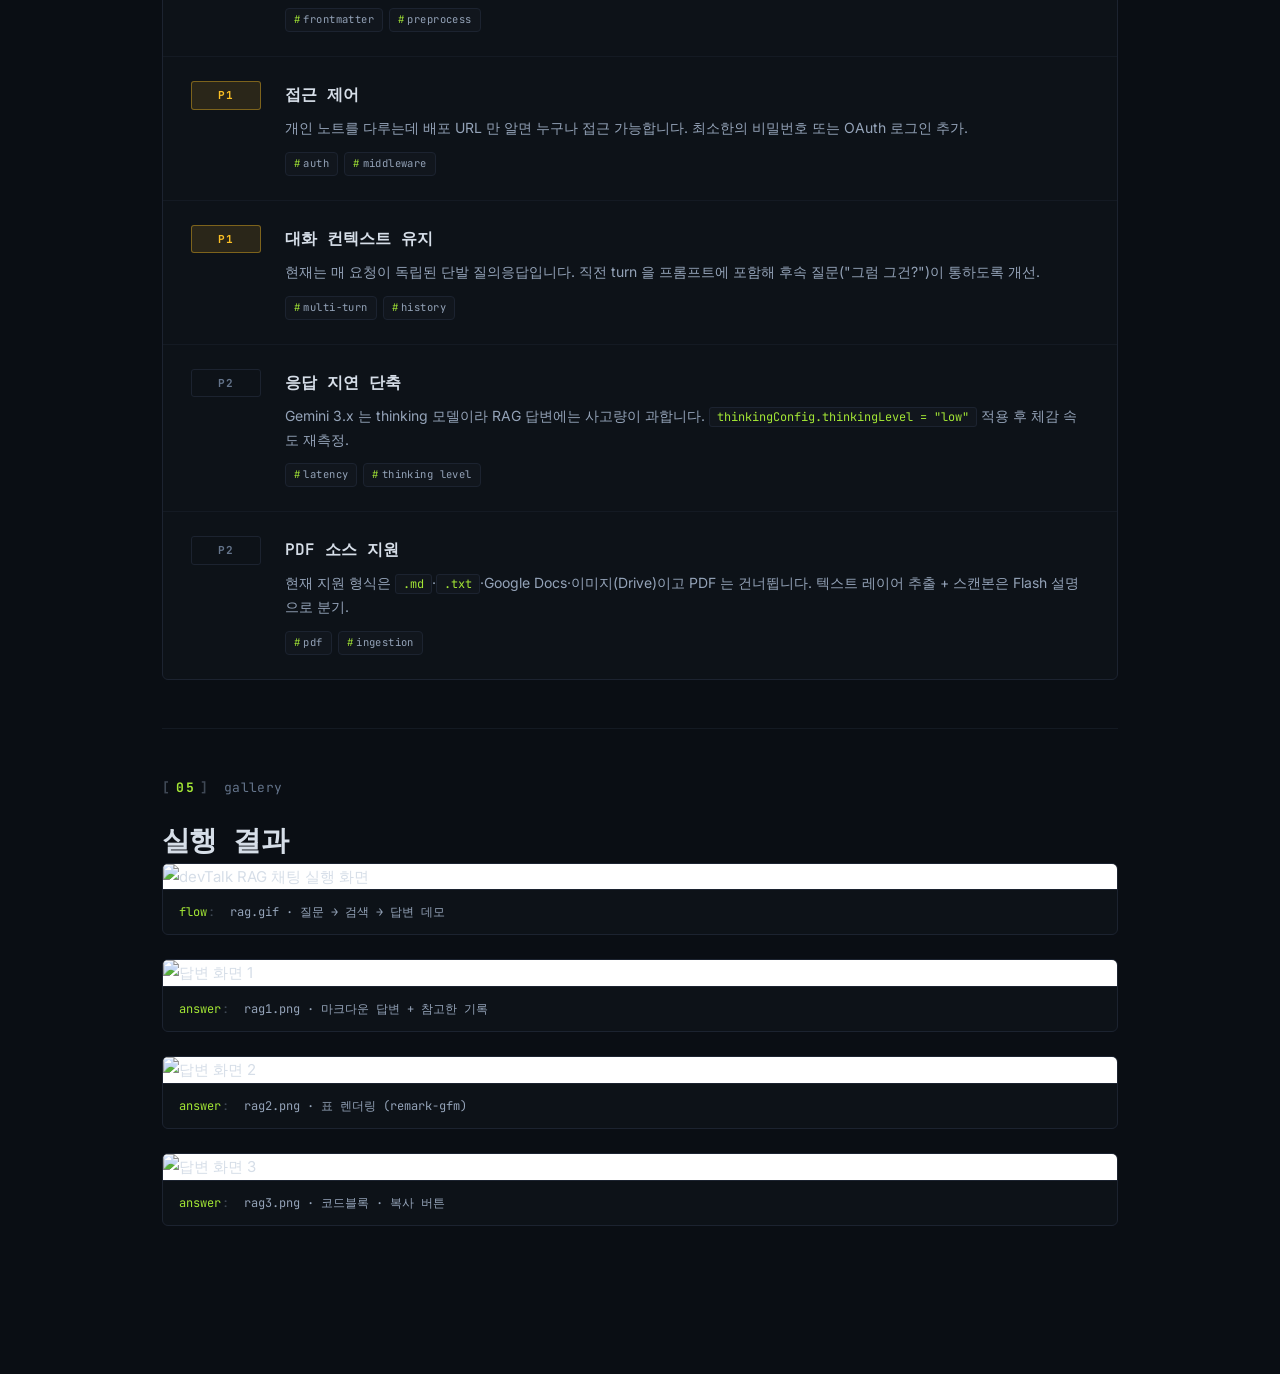
==== commit e82c579c: "docs: devTalk 업데이트" ====
--- a/devTalk/index.html
+++ b/devTalk/index.html
@@ -32,7 +32,6 @@
             <a href="#architecture">arch</a>
             <a href="#overview">overview</a>
             <a href="#highlights">highlights</a>
-            <a href="#workflow">workflow</a>
             <a href="#roadmap">roadmap</a>
             <a href="#gallery">gallery</a>
         </nav>
@@ -46,12 +45,11 @@
                 개발 노트 RAG 챗봇<span class="cursor">_</span>
             </h1>
             <p class="hero-summary">
-                직접 정리한 개발 노트를 <code>gemini-embedding-001</code> 로 임베딩해 <code>Pinecone</code> 에 적재하고,
-                질문하면 <code>Gemini</code> 가 <strong>그 기록만 근거로</strong> 답하는 서버리스 RAG 채팅입니다.
-                문서 소스는 <code>GitHub repo · 로컬 폴더 · Google Drive</code> 중 택일·병행이 가능하고,
-                채팅 API 는 Vercel 서버리스 함수로 배포해 상시 구동 서버 없이 운영합니다.
-                <em>바이브 코딩</em>으로 만든 프로젝트라, 생성된 코드를 그대로 두지 않고
-                무료 티어 쿼터 · 모델 EOL · 유사도 점수 분포를 직접 실측해 검증한 과정을 함께 정리했습니다.
+                개발하며 정리한 노트를 모아둔 <code>dev-notes</code> 저장소를 <code>gemini-embedding-001</code> 로 임베딩해 <code>Pinecone</code> 벡터DB 에 적재하고,
+                사용자가 질문하면 검색하여 <code>Gemini</code> 가 근거와 함께 답변을 하는 서버리스 RAG 챗봇입니다.
+                Vercel 서버리스 함수로 배포해 상시 구동 서버 없이 운영합니다.
+                <code>main</code> 브랜치에 머지되면 Vercel이 빌드부터 배포까지 자동으로 처리합니다.
+                <em>바이브 코딩</em>으로 만든 프로젝트라, 평소 다루던 백엔드 스택이 아닌 Next.js · TypeScript 환경을 AI 페어 프로그래밍으로 빠르게 구축했습니다.
             </p>
         </section>
 
@@ -77,9 +75,13 @@
             <h2 class="section-title">쓰기와 읽기의 분리 · index → search → answer</h2>
 
             <p class="section-lead">
-                인덱싱(쓰기)과 채팅(읽기)을 완전히 분리했습니다. 인덱싱은 노트가 늘었을 때만 로컬에서 수동으로 돌리는
-                일회성 배치이고, 서버리스 함수로 배포되는 것은 채팅 경로뿐입니다.
-                덕분에 상시 구동 서버 없이도 무거운 임베딩 작업이 사용자 요청 경로에 얹히지 않습니다.
+                대상은 <code>dev-notes</code> 저장소입니다. FastAPI · SQLAlchemy · Docker 처럼 주제별 폴더로 나눈 노트와
+                날짜별 개발 로그를 합쳐 마크다운 20여 개가 들어 있고, 노트를 쓸 때마다 늘어납니다.
+            </p>
+            <p class="section-lead">
+                그래서 인덱싱(쓰기)과 채팅(읽기)을 완전히 분리했습니다. 인덱싱은 노트가 늘었을 때만 로컬에서 돌리는
+                일회성 배치이고, 서버리스 함수로 배포되는 건 채팅 경로뿐입니다.
+                무거운 임베딩 작업이 사용자 요청 경로에 얹히지 않습니다.
             </p>
 
             <h3 class="diagram-title">인덱싱 · <code>npm run index:github</code> (로컬 수동 실행)</h3>
@@ -105,10 +107,10 @@
                                   → 중간에 끊겨도 다시 돌리면 이어서 진행
 </pre>
             <p class="diagram-note">
-                Pinecone 벡터 ID 는 ASCII 만 허용해서 한글 파일명이 그대로 들어가지 못합니다.
-                <code>sha1(path)</code> 로 결정적 ID 를 만들어, 같은 파일을 다시 인덱싱하면 새 벡터가 쌓이는 대신
-                기존 벡터를 덮어쓰도록 했습니다. 임베딩은 3072차원을 768로 줄여 받기 때문에 단위벡터가 아니라,
-                코사인 유사도가 정확히 동작하도록 <strong>직접 L2 정규화</strong>합니다.
+                문서는 1000자 단위로 자르되 <strong>앞뒤 150자를 겹쳐서</strong> 나눕니다.
+                겹치지 않으면 한 문단이 청크 경계에서 두 동강 나, 어느 쪽에도 온전히 담기지 않아 검색에서 놓치게 됩니다.
+                Pinecone 에는 100개씩 묶어 보내고, 파일 하나가 끝날 때마다 진행 상황을 저장합니다.
+                벡터 ID 규칙과 정규화는 아래 <code>highlights</code> 에서 다룹니다.
             </p>
 
             <h3 class="diagram-title">채팅 · <code>POST /api/chat</code> (Vercel 서버리스 함수)</h3>
@@ -154,198 +156,90 @@
                 <article class="highlight">
                     <div class="highlight-num">001</div>
                     <div class="highlight-body">
+                        <h3>main 머지 시 자동 배포</h3>
+                        <p>
+                            <code>main</code> 에 머지하면 Vercel 이 변경을 감지해 빌드하고 Vercel 인프라에 자동으로 올립니다.
+                            별도 CI 설정 없이 Git 연동만으로 동작합니다.
+                        </p>
+                        <div class="tag-row">
+                            <span class="mini-tag">CI/CD</span>
+                            <span class="mini-tag">Vercel</span>
+                        </div>
+                    </div>
+                </article>
+
+                <!-- <article class="highlight">
+                    <div class="highlight-num">002</div>
+                    <div class="highlight-body">
+                        <h3>Pinecone 인덱스 · 768차원 · cosine</h3>
+                        <p>
+                            <code>dimension</code> 은 임베딩 출력과 정확히 같아야 하고, 다르면 upsert 가 거부됩니다.
+                            나중에 바꾸려면 인덱스를 새로 만들어 전부 다시 넣어야 해서 처음에 정해야 합니다.
+                            <code>gemini-embedding-001</code> 은 기본 3072차원이지만 개인 노트에는 과해 768 로 줄여 받았습니다.
+                        </p>
+                        <div class="tag-row">
+                            <span class="mini-tag">dimension</span>
+                            <span class="mini-tag">cosine</span>
+                        </div>
+                    </div>
+                </article> -->
+
+                <!-- <article class="highlight">
+                    <div class="highlight-num">003</div>
+                    <div class="highlight-body">
+                        <h3>환경변수 없이도 빌드는 통과하게</h3>
+                        <p>
+                            Pinecone · Gemini 클라이언트를 모듈 최상단에서 만들면 <code>next build</code> 중
+                            환경변수가 없어 터집니다. 실제 쓰는 시점에 만들도록 지연 초기화했습니다.
+                            대신 <code>PINECONE_INDEX</code> 에는 기본값을 두지 않았습니다 —
+                            폴백이 있으면 변수를 빠뜨려도 배포가 성공하고 검색 결과만 0건이 됩니다.
+                        </p>
+                        <div class="tag-row">
+                            <span class="mini-tag">lazy init</span>
+                            <span class="mini-tag">fail fast</span>
+                        </div>
+                    </div>
+                </article> -->
+
+                <!-- <article class="highlight">
+                    <div class="highlight-num">004</div>
+                    <div class="highlight-body">
                         <h3>모델별 쿼터를 이용한 폴백 체인</h3>
                         <p>
-                            무료 티어 429 응답을 뜯어보니 쿼터 ID 가
-                            <code>GenerateRequestsPerDayPerProjectPerModel</code> — 즉 <strong>모델별로 따로</strong> 잡힙니다.
-                            한 모델이 하루 20회를 소진해도 다른 모델은 살아 있다는 뜻이라,
-                            <code>CHAT_MODELS</code> 배열(3.5-flash-lite → 3.5-flash → 3.6-flash)을 순차 시도하는
-                            폴백 체인을 넣어 채팅 상한을 20회에서 <strong>약 60회</strong>로 늘렸습니다.
-                            일시적 혼잡(503)은 그 앞단의 <code>withRetry</code> 지수 백오프가 흡수합니다.
+                            무료 티어 쿼터는 <code>...PerProjectPerModel</code>, 즉 모델별로 따로 잡힙니다.
+                            한 모델이 하루치를 다 써도 다른 모델은 살아 있어서,
+                            3.5-flash-lite → 3.5-flash → 3.6-flash 순으로 시도해 하루 상한을 20회에서 약 60회로 늘렸습니다.
+                            잠깐 혼잡한 503 은 앞단의 지수 백오프가 먼저 흡수합니다.
                         </p>
                         <div class="tag-row">
                             <span class="mini-tag">quota</span>
                             <span class="mini-tag">fallback chain</span>
-                            <span class="mini-tag">exponential backoff</span>
-                        </div>
-                    </div>
-                </article>
-
-                <article class="highlight">
-                    <div class="highlight-num">002</div>
-                    <div class="highlight-body">
-                        <h3>클라이언트 지연 초기화</h3>
-                        <p>
-                            Pinecone · Gemini 클라이언트를 모듈 최상단에서 만들면
-                            <code>next build</code> 의 page data 수집 단계에서 환경변수가 없어 생성자가 터집니다.
-                            실제 사용 시점에 만들도록 <strong>지연 초기화</strong>로 바꿔 빌드 실패를 없앴습니다.
-                            대신 <code>PINECONE_INDEX</code> 에는 기본값 폴백을 두지 <em>않았습니다</em> —
-                            폴백이 있으면 Vercel 에 변수를 빠뜨렸을 때 존재하지 않는 인덱스를 조용히 바라보게 되므로,
-                            즉시 던지는 편이 안전합니다.
-                        </p>
-                        <div class="tag-row">
-                            <span class="mini-tag">lazy init</span>
-                            <span class="mini-tag">build time</span>
-                            <span class="mini-tag">fail fast</span>
-                        </div>
-                    </div>
-                </article>
-
-                <article class="highlight">
-                    <div class="highlight-num">003</div>
-                    <div class="highlight-body">
-                        <h3>한글 경로 → 결정적 ASCII 벡터 ID</h3>
-                        <p>
-                            Pinecone 벡터 ID 는 ASCII 만 허용하는데 노트 파일명은 대부분 한글입니다.
-                            <code>vectorId(prefix, path, i) = prefix:sha1(path):i</code> 로 해싱해
-                            <strong>같은 경로 + 같은 청크 번호는 항상 같은 ID</strong> 가 되도록 했습니다.
+                        </div>
+                    </div>
+                </article> -->
+
+                <!-- <article class="highlight">
+                    <div class="highlight-num">005</div>
+                    <div class="highlight-body">
+                        <h3>몇 번을 다시 돌려도 같은 결과</h3>
+                        <p>
+                            벡터 ID 를 <code>sha1(경로):청크번호</code> 로 만들어 같은 파일은 항상 같은 ID 가 나옵니다.
                             재인덱싱해도 중복이 쌓이지 않고 덮어쓰기됩니다.
-                        </p>
-                        <div class="tag-row">
-                            <span class="mini-tag">sha1</span>
+                            파일 하나가 끝날 때마다 진행 상황을 기록해, 중간에 끊겨도 다시 돌리면 그 지점부터 이어갑니다.
+                        </p>
+                        <div class="tag-row">
                             <span class="mini-tag">idempotent upsert</span>
-                        </div>
-                    </div>
-                </article>
-
-                <article class="highlight">
-                    <div class="highlight-num">004</div>
-                    <div class="highlight-body">
-                        <h3>매니페스트 기반 증분 인덱싱</h3>
-                        <p>
-                            무료 티어에서 수십 개 문서를 임베딩하면 중간에 429 로 끊기기 쉽습니다.
-                            파일 1개를 upsert 할 때마다 <code>.indexed-github.json</code> 에 진행 상황을 기록하고,
-                            다음 실행에서 그 목록을 건너뜁니다. 끊겨도 <strong>다시 돌리면 이어서 진행</strong>되고,
-                            노트가 늘었을 때도 새 파일만 자동으로 감지합니다.
-                        </p>
-                        <div class="tag-row">
-                            <span class="mini-tag">manifest</span>
                             <span class="mini-tag">resumable</span>
-                            <span class="mini-tag">incremental</span>
-                        </div>
-                    </div>
-                </article>
-
-                <article class="highlight">
-                    <div class="highlight-num">005</div>
-                    <div class="highlight-body">
-                        <h3>GitHub API 호출 최소화</h3>
-                        <p>
-                            문서를 GitHub API 로 하나씩 받으면 rate limit 에 바로 걸립니다.
-                            <strong>API 는 기본 브랜치 조회 + 트리 조회 2회만</strong> 쓰고,
-                            실제 파일 원문은 rate limit 이 적용되지 않는
-                            <code>raw.githubusercontent.com</code> CDN 에서 받아옵니다. 공개 repo 라 인증도 불필요합니다.
-                        </p>
-                        <div class="tag-row">
-                            <span class="mini-tag">rate limit</span>
-                            <span class="mini-tag">CDN</span>
-                        </div>
-                    </div>
-                </article>
-
-                <article class="highlight">
-                    <div class="highlight-num">006</div>
-                    <div class="highlight-body">
-                        <h3>에러 노출 이원화</h3>
-                        <p>
-                            Google 원문 JSON 이 사용자 화면에 그대로 뜨지 않도록
-                            <code>RESOURCE_EXHAUSTED|UNAVAILABLE|429|503</code> 패턴을 «지금 AI 서버가 혼잡하거나
-                            무료 사용량을 초과했습니다» 로 치환합니다.
-                            대신 <code>NODE_ENV !== "production"</code> 일 때만 원문을 <code>detail</code> 필드로 함께 내려
-                            <strong>터미널을 안 봐도 채팅 화면에서 500 의 원인이 바로 보이게</strong> 했습니다.
-                        </p>
-                        <div class="tag-row">
-                            <span class="mini-tag">error handling</span>
-                            <span class="mini-tag">DX</span>
-                        </div>
-                    </div>
-                </article>
+                        </div>
+                    </div>
+                </article> -->
             </div>
         </section>
 
-        <!-- 04 WORKFLOW -->
-        <section id="workflow" class="section">
+        <!-- 04 ROADMAP -->
+        <section id="roadmap" class="section">
             <header class="section-head">
                 <span class="section-id">04</span>
-                <span class="section-kw">workflow</span>
-            </header>
-            <h2 class="section-title">작업 방식 · 바이브 코딩으로 만들고, 실측으로 검증하기</h2>
-
-            <p class="section-lead">
-                평소 다루던 Python · PHP 백엔드가 아닌 <strong>Next.js · TypeScript</strong> 스택을,
-                기획부터 배포까지 AI 페어 프로그래밍(바이브 코딩)으로 구축했습니다.
-                다만 «돌아가니까 됐다» 로 끝내지 않고, LLM 을 쓰는 서비스에서
-                <strong>실제로 굴려봐야 드러나는 것들</strong>을 직접 측정해 근거를 남기는 데 시간을 더 썼습니다.
-            </p>
-
-            <div class="highlights">
-                <article class="highlight">
-                    <div class="highlight-num">AI</div>
-                    <div class="highlight-body">
-                        <h3>생성에 맡긴 영역</h3>
-                        <p>
-                            App Router 보일러플레이트, 채팅 UI, GitHub · 로컬 폴더 · Google Drive 3개 소스의 로더,
-                            인덱싱 스크립트 골격. 익숙하지 않은 스택의 «관례대로 쓰면 되는» 부분에서
-                            학습 비용을 크게 줄였고, 3일이면 끝날 일을 반나절로 압축했습니다.
-                        </p>
-                        <div class="tag-row">
-                            <span class="mini-tag">scaffolding</span>
-                            <span class="mini-tag">unfamiliar stack</span>
-                        </div>
-                    </div>
-                </article>
-
-                <article class="highlight">
-                    <div class="highlight-num">직접</div>
-                    <div class="highlight-body">
-                        <h3>실측으로 확인한 것들</h3>
-                        <p>
-                            <strong>모델 가용성</strong> — <code>ListModels</code> 응답에 이름이 보여도 쓸 수 있다는 뜻이 아닙니다.
-                            <code>gemini-2.5-flash</code> 는 목록에는 그대로 나오면서 <code>generateContent</code> 만 404 를 냅니다.
-                            반드시 실제 호출로 확인해야 한다는 걸 겪고, 모델 목록을 폴백 체인으로 재구성했습니다.
-                        </p>
-                        <p>
-                            <strong>모델별 응답 속도</strong> — 5회 호출 실측: 3.5-flash-lite 5초 / 3.5-flash 8초 /
-                            3.6-flash 10초 / 3.1-flash-lite 55초. 폴백 체인의 순서는 이 측정값으로 정했습니다.
-                        </p>
-                        <p>
-                            <strong>유사도 점수 분포</strong> — 관련 질문은 0.64~0.77, 완전히 무관한 질문("오늘 서울 날씨")도
-                            0.51~0.53 이 나옵니다. <code>gemini-embedding-001</code> 은 점수 범위가 압축돼 있어
-                            <strong>0% 가 아니라 50% 부근이 기준선</strong>이라는 것, 그래서 퍼센트 표기가 오해를 부르는 지표라는 것을
-                            수치로 확인했습니다.
-                        </p>
-                        <div class="tag-row">
-                            <span class="mini-tag">benchmark</span>
-                            <span class="mini-tag">score distribution</span>
-                            <span class="mini-tag">model EOL</span>
-                        </div>
-                    </div>
-                </article>
-
-                <article class="highlight">
-                    <div class="highlight-num">기록</div>
-                    <div class="highlight-body">
-                        <h3>겪은 문제를 트러블슈팅 문서로</h3>
-                        <p>
-                            500 의 발생 위치별 확인 방법(페이지 500 은 터미널에만, API 500 은 응답 JSON 에),
-                            <code>next dev</code> 중복 실행으로 <code>.next</code> 가 깨지는 문제와 복구 절차,
-                            Git Bash 의 UTF-8 손상이 앱 버그로 오인되는 케이스까지
-                            <strong>원인 · 판별법 · 대응</strong> 세 갈래로 README 에 정리했습니다.
-                            AI 가 만든 코드일수록 «왜 이렇게 되어 있는지» 를 스스로 설명할 수 있어야 한다고 봤습니다.
-                        </p>
-                        <div class="tag-row">
-                            <span class="mini-tag">documentation</span>
-                            <span class="mini-tag">troubleshooting</span>
-                        </div>
-                    </div>
-                </article>
-            </div>
-        </section>
-
-        <!-- 05 ROADMAP -->
-        <section id="roadmap" class="section">
-            <header class="section-head">
-                <span class="section-id">05</span>
                 <span class="section-kw">roadmap</span>
             </header>
             <h2 class="section-title">다음에 다룰 것들</h2>
@@ -384,6 +278,22 @@
                 <div class="rm-item">
                     <span class="rm-pri med">P1</span>
                     <div class="rm-body">
+                        <h4>프론트매터 · 위키링크 전처리</h4>
+                        <p>
+                            노트는 Obsidian 형식이라 파일 맨 위에 <code>tags</code>·<code>created</code> YAML 블록이 붙고,
+                            본문에는 <code>[[다른 노트]]</code> 링크가 섞여 있습니다.
+                            지금은 이게 그대로 임베딩돼 첫 청크에 노이즈가 들어갑니다.
+                            프론트매터는 본문에서 떼어내 메타데이터로 넘기고, 위키링크는 텍스트만 남기도록 정리할 예정.
+                        </p>
+                        <div class="tag-row">
+                            <span class="mini-tag">frontmatter</span>
+                            <span class="mini-tag">preprocess</span>
+                        </div>
+                    </div>
+                </div>
+                <div class="rm-item">
+                    <span class="rm-pri med">P1</span>
+                    <div class="rm-body">
                         <h4>접근 제어</h4>
                         <p>개인 노트를 다루는데 배포 URL 만 알면 누구나 접근 가능합니다. 최소한의 비밀번호 또는 OAuth 로그인 추가.</p>
                         <div class="tag-row">
@@ -428,10 +338,10 @@
             </div>
         </section>
 
-        <!-- 06 GALLERY -->
+        <!-- 05 GALLERY -->
         <section id="gallery" class="section">
             <header class="section-head">
-                <span class="section-id">06</span>
+                <span class="section-id">05</span>
                 <span class="section-kw">gallery</span>
             </header>
             <h2 class="section-title">실행 결과</h2>
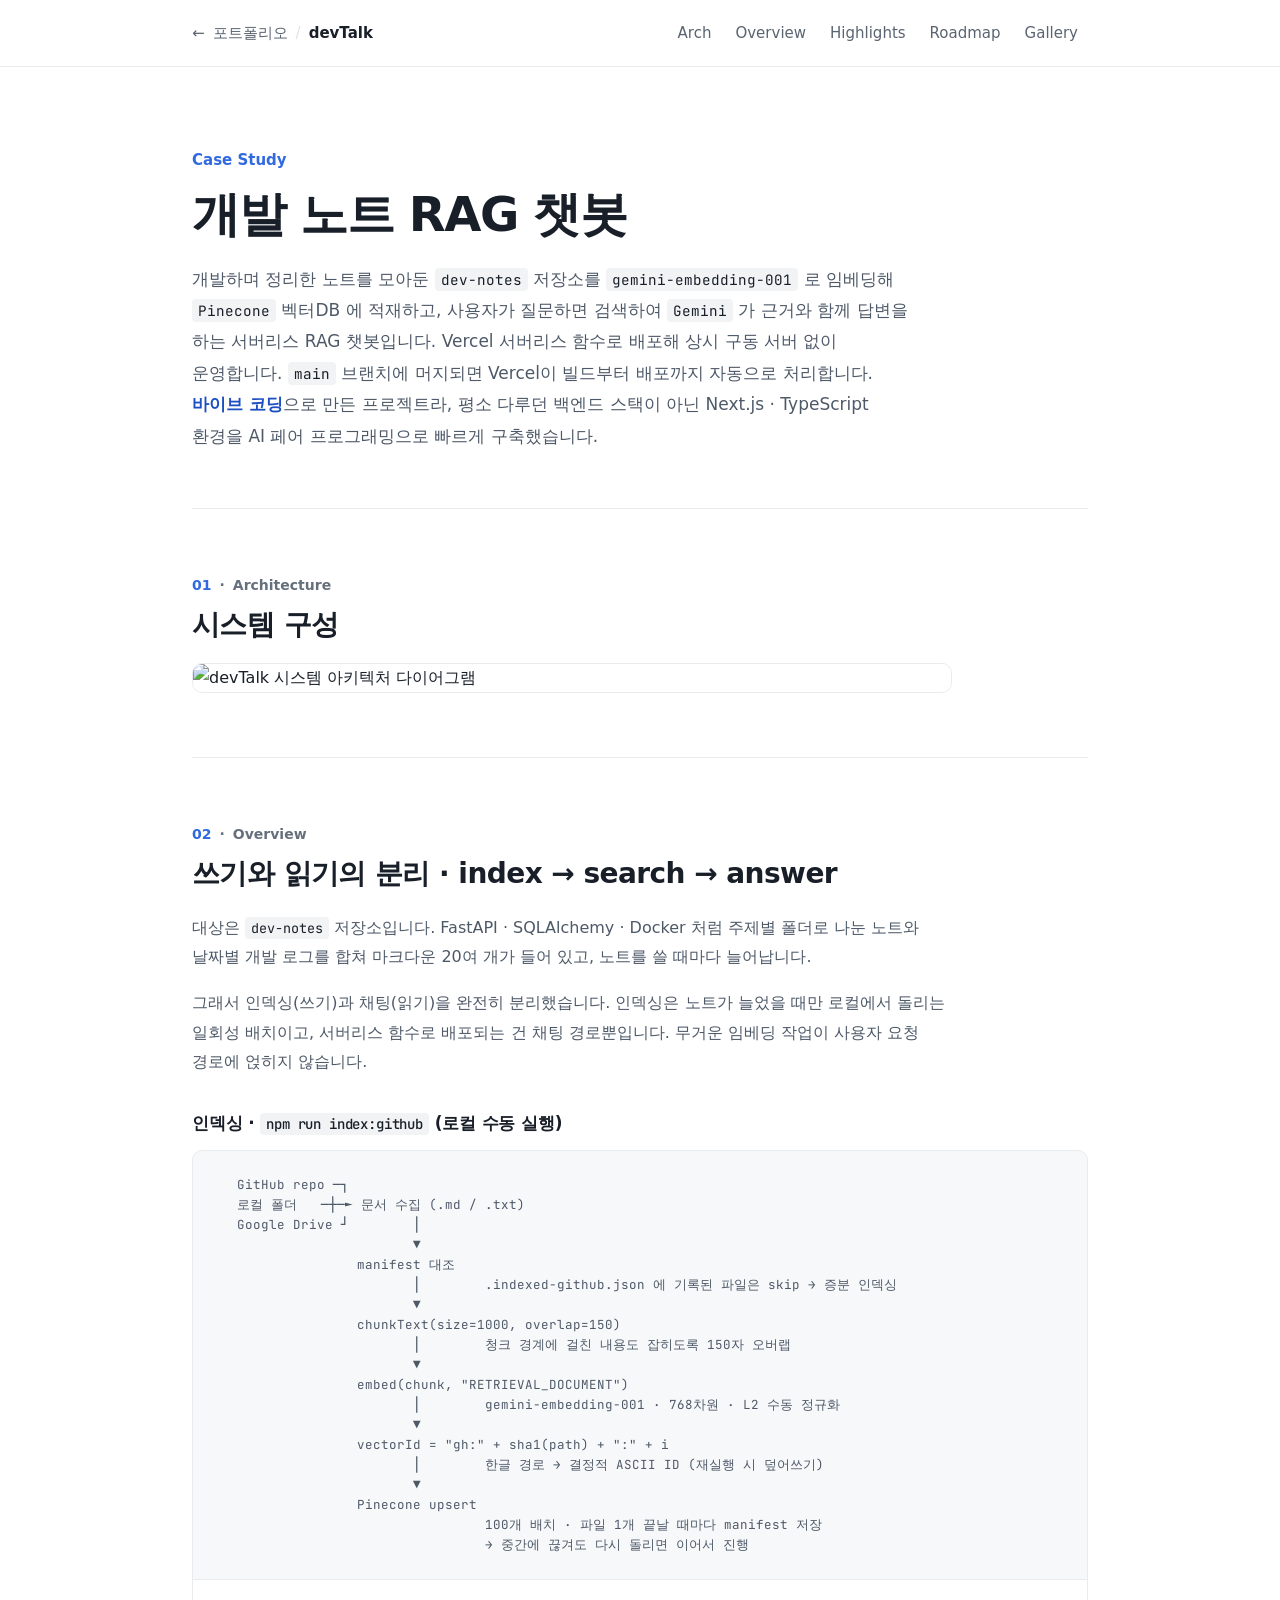
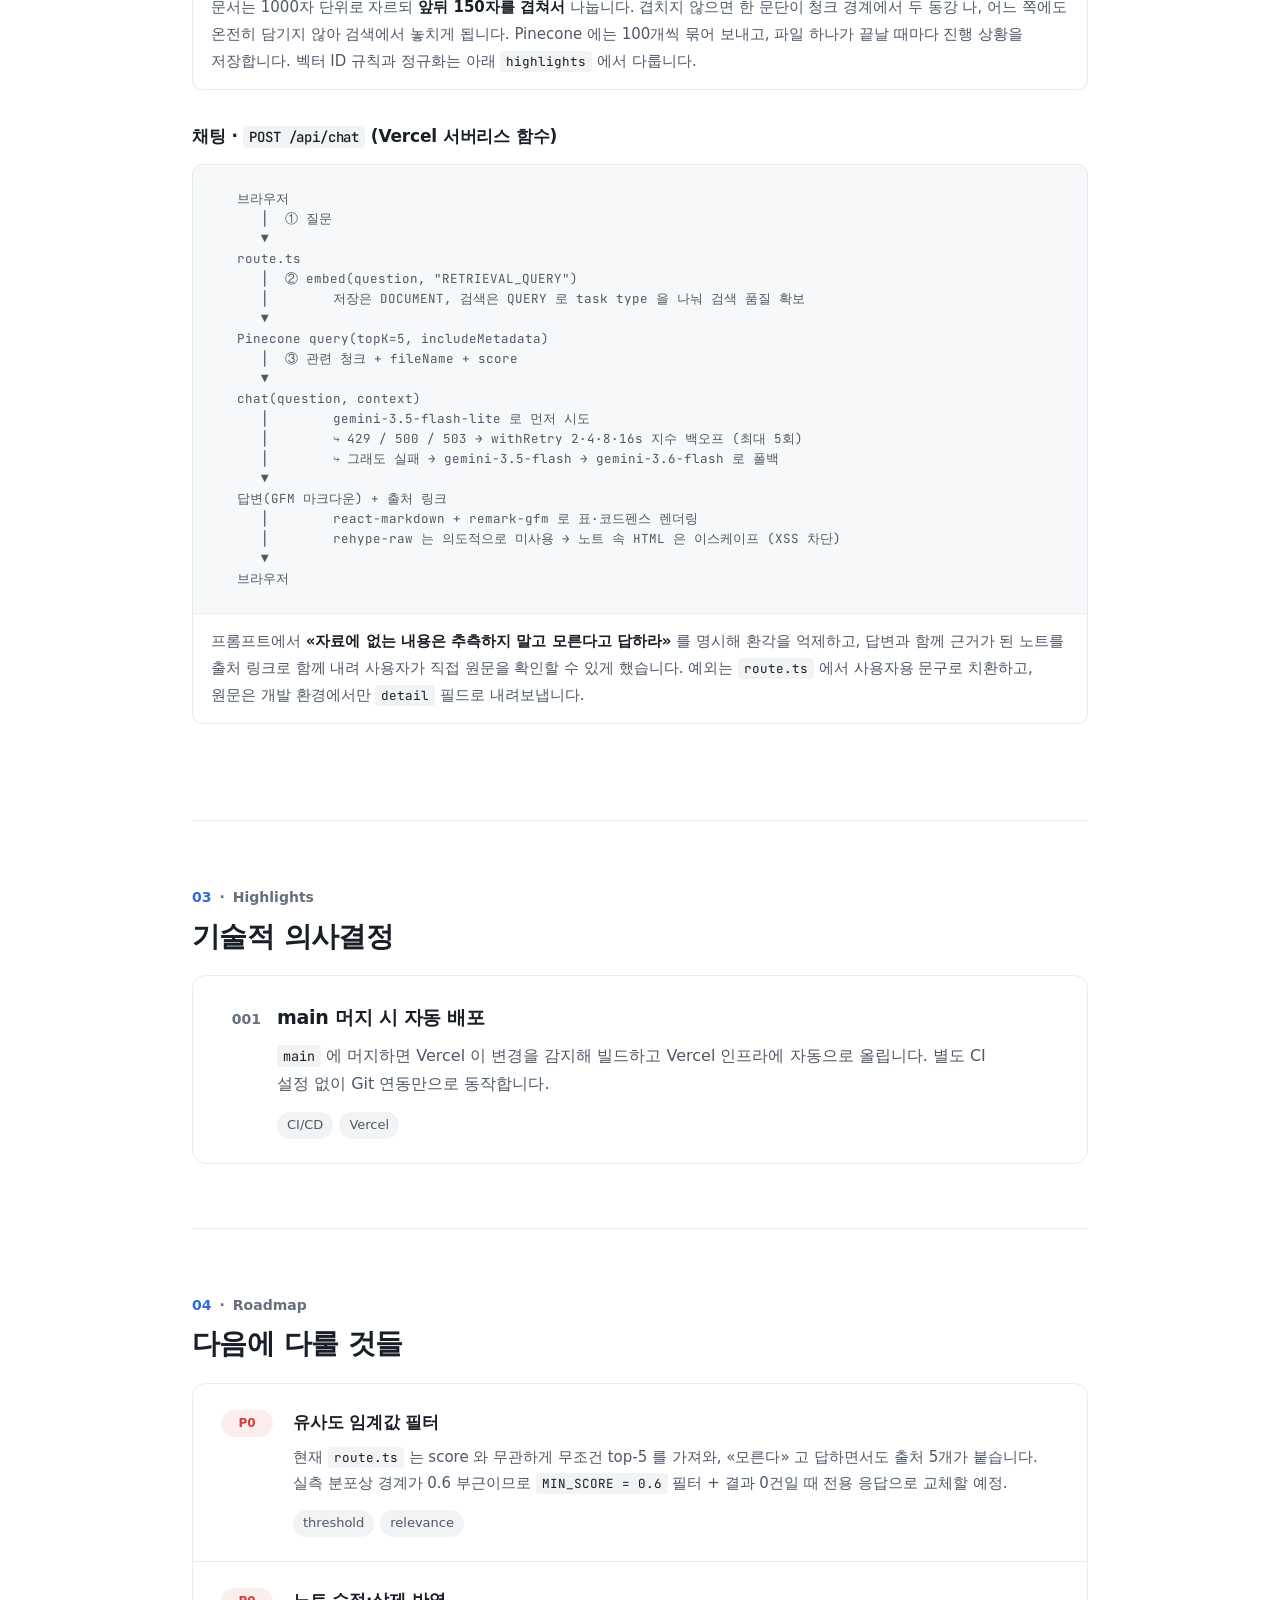
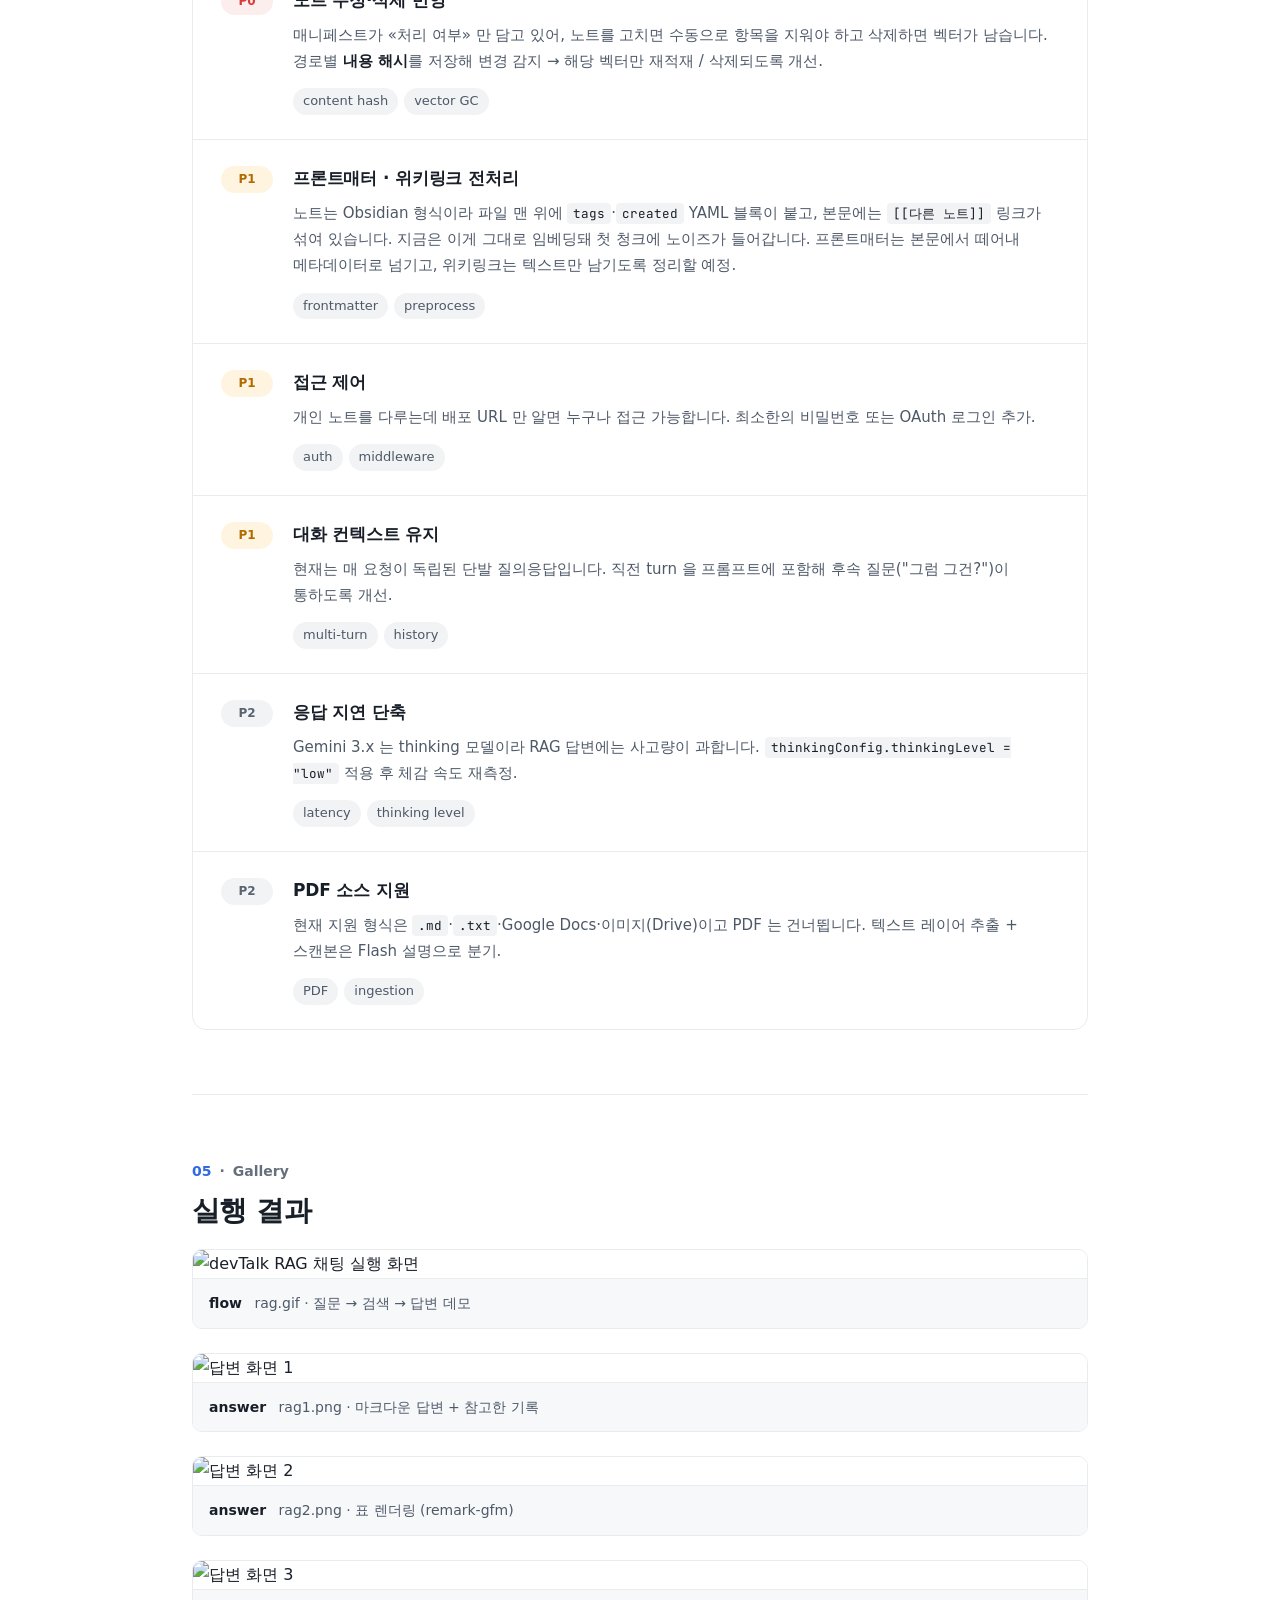
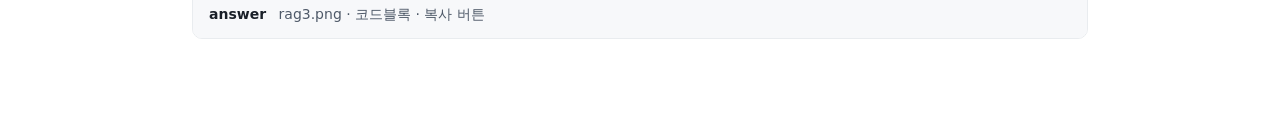
==== commit 1000ae16: "style: UI 업데이트" ====
--- a/devTalk/index.html
+++ b/devTalk/index.html
@@ -14,10 +14,15 @@
     <meta charset="UTF-8">
     <meta name="viewport" content="width=device-width, initial-scale=1.0">
     <title>개발 노트 RAG 챗봇 · devTalk</title>
+    <link rel="icon" href="../favicon.svg" type="image/svg+xml">
+    <link rel="icon" href="../favicon-32.png" type="image/png" sizes="32x32">
+    <link rel="apple-touch-icon" href="../apple-touch-icon.png">
     <link rel="stylesheet" href="style.css">
+    <link rel="preconnect" href="https://cdn.jsdelivr.net" crossorigin>
+    <link rel="stylesheet" href="https://cdn.jsdelivr.net/gh/orioncactus/pretendard@v1.3.9/dist/web/variable/pretendardvariable-dynamic-subset.min.css">
     <link rel="preconnect" href="https://fonts.googleapis.com">
     <link rel="preconnect" href="https://fonts.gstatic.com" crossorigin>
-    <link href="https://fonts.googleapis.com/css2?family=Inter:wght@300;400;500;600;700&family=JetBrains+Mono:wght@400;500;600;700&display=swap" rel="stylesheet">
+    <link href="https://fonts.googleapis.com/css2?family=JetBrains+Mono:wght@400;500&display=swap" rel="stylesheet">
     <link rel="stylesheet" href="https://cdnjs.cloudflare.com/ajax/libs/font-awesome/6.5.1/css/all.min.css">
 </head>
 <body>
@@ -25,8 +30,8 @@
     <div class="bg-glow" aria-hidden="true"></div>
 
     <header class="topbar">
-        <a class="brand" href="../../index.html">
-            <span class="brand-prompt">~/</span><span>portfolio</span><span class="brand-sep">/</span><span class="brand-cur">devTalk</span>
+        <a class="brand" href="../">
+            <span class="brand-prompt">~/</span><span>포트폴리오</span><span class="brand-sep">/</span><span class="brand-cur">devTalk</span>
         </a>
         <nav class="nav">
             <a href="#architecture">arch</a>
--- a/devTalk/style.css
+++ b/devTalk/style.css
@@ -1,42 +1,42 @@
 /* =====================================================================
-   devTalk — backend portfolio
-   theme: dark / terminal-inspired / asymmetric
+   devTalk — backend portfolio (case study)
+   theme: light / Pretendard / single accent — 메인 페이지와 같은 토큰
    ===================================================================== */
 
 * { margin: 0; padding: 0; box-sizing: border-box; }
 
 :root {
-    --bg:        #0a0e14;
-    --bg-elev:   #11161d;
-    --bg-soft:   #0d1218;
-    --bg-tab:    #161c25;
-    --line:      #1c2330;
-    --line-soft: #141a23;
-
-    --fg:        #d6dee8;
-    --fg-mute:   #94a3b8;
-    --fg-dim:    #64748b;
-    --fg-faint:  #3f4855;
-
-    --acc:       #a3e635;   /* lime */
-    --acc-2:     #22d3ee;   /* cyan */
-    --acc-3:     #fbbf24;   /* amber */
-    --acc-4:     #c084fc;   /* purple */
-    --danger:    #f87171;
-
-    --acc-soft:  rgba(163, 230, 53, .12);
-    --acc2-soft: rgba(34, 211, 238, .12);
-    --acc3-soft: rgba(251, 191, 36, .12);
-
-    --mono:  'JetBrains Mono', ui-monospace, 'SFMono-Regular', Menlo, monospace;
-    --sans:  'Inter', -apple-system, BlinkMacSystemFont, 'Segoe UI', sans-serif;
-
-    --r-sm: 4px;
-    --r-md: 6px;
-    --r-lg: 10px;
-}
-
-::selection { background: var(--acc); color: var(--bg); }
+    --bg:        #ffffff;
+    --bg-soft:   #f7f8fa;
+    --bg-mute:   #f1f3f5;
+    --line:      #e9ecef;
+    --line-bold: #dee2e6;
+
+    --fg:        #191f28;
+    --fg-mute:   #4e5968;
+    --fg-dim:    #5a6471;
+    --fg-faint:  #66707d;
+
+    --acc:       #3169e0;
+    --acc-dark:  #1e4fc2;
+    --acc-soft:  #eef3fd;
+
+    --danger:      #d93b3b;
+    --danger-soft: #fdeeee;
+    --warn:        #b26a00;
+    --warn-soft:   #fff4e0;
+
+    --shadow: 0 6px 24px -8px rgba(25, 31, 40, .12);
+
+    --sans: 'Pretendard Variable', Pretendard, -apple-system, BlinkMacSystemFont, system-ui, 'Apple SD Gothic Neo', 'Malgun Gothic', sans-serif;
+    --mono: 'JetBrains Mono', ui-monospace, 'SFMono-Regular', Menlo, Consolas, 'D2Coding', monospace;
+
+    --r-sm: 6px;
+    --r-md: 10px;
+    --r-lg: 14px;
+}
+
+::selection { background: var(--acc-soft); color: var(--acc-dark); }
 
 html { scroll-padding-top: 80px; scroll-behavior: smooth; }
 
@@ -44,59 +44,38 @@
     background: var(--bg);
     color: var(--fg);
     font-family: var(--sans);
-    font-size: 15px;
-    line-height: 1.7;
+    font-size: 16px;
+    line-height: 1.75;
+    word-break: keep-all;
+    overflow-wrap: break-word;
     -webkit-font-smoothing: antialiased;
     -moz-osx-font-smoothing: grayscale;
     overflow-x: hidden;
+    overflow-x: clip;
 }
 
 a { color: inherit; text-decoration: none; }
+
+:focus-visible { outline: 2px solid var(--acc); outline-offset: 2px; border-radius: 4px; }
 
 code {
     font-family: var(--mono);
-    font-size: 0.88em;
-    color: var(--acc);
-    background: var(--bg-elev);
-    border: 1px solid var(--line);
-    padding: 1px 7px;
-    border-radius: 3px;
-    white-space: nowrap;
-}
-
-p code, li code {
-    font-size: 0.85em;
-}
-
-em { font-style: normal; color: var(--acc-3); }
-
-/* =====================================================================
-   Background — subtle dot grid + radial glow
-   ===================================================================== */
-.bg-grid {
-    position: fixed;
-    inset: 0;
-    z-index: -2;
-    background-image: radial-gradient(circle at 1px 1px, var(--line) 1px, transparent 0);
-    background-size: 28px 28px;
-    opacity: .55;
-    mask-image: radial-gradient(ellipse at 50% 0%, black 0%, transparent 70%);
-    -webkit-mask-image: radial-gradient(ellipse at 50% 0%, black 0%, transparent 70%);
-}
-.bg-glow {
-    position: fixed;
-    top: -200px;
-    left: 50%;
-    transform: translateX(-50%);
-    width: 900px;
-    height: 600px;
-    z-index: -1;
-    background: radial-gradient(ellipse at center, rgba(163, 230, 53, .08) 0%, transparent 60%);
-    pointer-events: none;
-}
-
-/* =====================================================================
-   Topbar — sticky, mono, with breadcrumb-style brand
+    font-size: 0.84em;
+    color: var(--fg);
+    background: var(--bg-mute);
+    padding: 2px 6px;
+    border-radius: 4px;
+    overflow-wrap: anywhere;   /* 긴 식별자가 좁은 화면에서 칸을 밀어내지 않도록 */
+}
+
+strong { color: var(--fg); font-weight: 600; }
+em { font-style: normal; color: var(--acc-dark); font-weight: 600; }
+
+/* 이전 테마의 장식 요소 — 마크업은 생성기(tools/)가 쓰므로 남겨두고 숨긴다 */
+.bg-grid, .bg-glow, .hero-title .cursor { display: none; }
+
+/* =====================================================================
+   Topbar — ← 포트폴리오 / 현재 페이지
    ===================================================================== */
 .topbar {
     position: sticky;
@@ -105,36 +84,49 @@
     display: flex;
     justify-content: space-between;
     align-items: center;
-    padding: 14px 32px;
-    background: rgba(10, 14, 20, .75);
-    backdrop-filter: blur(10px);
-    -webkit-backdrop-filter: blur(10px);
+    gap: 16px;
+    padding: 14px max(32px, calc((100% - 960px) / 2 + 32px));
+    background: rgba(255, 255, 255, .88);
+    backdrop-filter: blur(12px);
+    -webkit-backdrop-filter: blur(12px);
     border-bottom: 1px solid var(--line);
-    font-family: var(--mono);
-    font-size: 13px;
+    font-size: 15px;
 }
 .brand {
-    color: var(--fg-mute);
+    display: inline-flex;
+    align-items: center;
+    min-width: 0;
+    color: var(--fg-dim);
+    font-weight: 500;
     transition: color .15s;
 }
-.brand-prompt { color: var(--acc); }
-.brand-sep    { color: var(--fg-faint); margin: 0 2px; }
-.brand-cur    { color: var(--fg); font-weight: 600; }
-.brand:hover .brand-cur { color: var(--acc); }
-
-.nav { display: flex; gap: 22px; }
+.brand::before {
+    content: '←';
+    margin-right: 8px;
+    transition: transform .15s;
+}
+.brand:hover { color: var(--fg); }
+.brand:hover::before { transform: translateX(-3px); }
+.brand-prompt { display: none; }
+.brand-sep    { color: var(--line-bold); margin: 0 8px; }
+.brand-cur    {
+    color: var(--fg);
+    font-weight: 600;
+    white-space: nowrap;
+    overflow: hidden;
+    text-overflow: ellipsis;
+}
+
+.nav { display: flex; gap: 4px; flex: none; }
 .nav a {
+    padding: 6px 10px;
     color: var(--fg-dim);
-    transition: color .15s;
-    position: relative;
-}
-.nav a:hover { color: var(--acc); }
-.nav a:hover::before {
-    content: '#';
-    position: absolute;
-    left: -12px;
-    color: var(--acc);
-}
+    border-radius: var(--r-sm);
+    font-weight: 500;
+    text-transform: capitalize;
+    transition: background .15s, color .15s;
+}
+.nav a:hover { background: var(--bg-mute); color: var(--fg); }
 
 @media (max-width: 760px) {
     .nav { display: none; }
@@ -145,279 +137,248 @@
    Page container
    ===================================================================== */
 .page {
-    max-width: 1020px;
+    max-width: 960px;
     margin: 0 auto;
-    padding: 60px 32px 100px;
+    padding: 0 32px 96px;
 }
 
 @media (max-width: 760px) {
-    .page { padding: 40px 20px 80px; }
+    .page { padding: 0 20px 72px; }
 }
 
 /* =====================================================================
    Hero
    ===================================================================== */
 .hero {
-    padding: 48px 0 40px;
+    padding: 80px 0 56px;
     border-bottom: 1px solid var(--line);
-    margin-bottom: 24px;
+}
+.hero::before {
+    content: 'Case Study';
+    display: block;
+    font-size: 15px;
+    font-weight: 600;
+    color: var(--acc);
+    margin-bottom: 10px;
 }
 
 .hero-title {
-    font-family: var(--mono);
-    font-size: clamp(32px, 5.5vw, 64px);
-    font-weight: 700;
-    letter-spacing: -.04em;
-    line-height: .95;
-    margin-bottom: 24px;
-    color: var(--fg);
-}
-.hero-title .cursor {
-    color: var(--acc);
-    animation: blink 1.1s steps(2) infinite;
-    margin-left: 4px;
-}
-
-@keyframes blink {
-    50% { opacity: 0; }
+    font-size: clamp(32px, 5.5vw, 48px);
+    font-weight: 800;
+    letter-spacing: -.03em;
+    line-height: 1.25;
+    margin-bottom: 20px;
 }
 
 .hero-summary {
-    max-width: 680px;
-    color: var(--fg);
-    line-height: 1.75;
-    font-size: 15px;
+    max-width: 720px;
+    color: var(--fg-mute);
+    font-size: 17px;
+    line-height: 1.85;
+}
+
+@media (max-width: 760px) {
+    .hero { padding: 56px 0 44px; }
 }
 
 /* =====================================================================
    Section heads
    ===================================================================== */
 .section {
-    padding: 48px 0;
-    border-bottom: 1px solid var(--line-soft);
-}
-.section:last-of-type { border-bottom: none; }
+    padding: 64px 0;
+    border-bottom: 1px solid var(--line);
+}
+.section:last-of-type { border-bottom: none; padding-bottom: 0; }
 
 .section-head {
     display: flex;
-    align-items: baseline;
-    gap: 14px;
-    margin-bottom: 24px;
-    font-family: var(--mono);
-}
-.section-id {
-    color: var(--acc);
-    font-size: 13px;
-    font-weight: 700;
-    letter-spacing: .15em;
-}
-.section-id::before { content: '['; color: var(--fg-faint); margin-right: 4px; }
-.section-id::after  { content: ']'; color: var(--fg-faint); margin-left: 4px; }
-
-.section-kw {
-    color: var(--fg-dim);
-    font-size: 13px;
-    letter-spacing: .03em;
-}
+    align-items: center;
+    gap: 8px;
+    margin-bottom: 8px;
+    font-size: 14px;
+    font-weight: 600;
+}
+.section-id { color: var(--acc); font-variant-numeric: tabular-nums; }
+.section-kw { color: var(--fg-faint); text-transform: capitalize; }
+.section-kw::before { content: '·'; margin-right: 8px; }
 
 .section-title {
-    font-family: var(--mono);
     font-size: 28px;
     letter-spacing: -.02em;
-    line-height: 1.2;
-    color: var(--fg);
+    line-height: 1.35;
     font-weight: 700;
-    margin-bottom: 6px;
-}
-
-/* Section lead paragraph (intro under section-title) */
+    margin-bottom: 20px;
+}
+
 .section-lead {
     color: var(--fg-mute);
+    font-size: 16px;
+    line-height: 1.85;
+    margin: 0 0 16px;
+    max-width: 760px;
+}
+.section-lead:last-of-type { margin-bottom: 32px; }
+
+@media (max-width: 760px) {
+    .section { padding: 52px 0; }
+    .section-title { font-size: 24px; }
+}
+
+/* =====================================================================
+   01 — Pipeline diagrams (ASCII)
+   ===================================================================== */
+.diagram-title {
+    font-size: 17px;
+    font-weight: 700;
+    letter-spacing: -.01em;
+    margin: 32px 0 12px;
+}
+.diagram-title code { font-size: 14px; font-weight: 500; }
+
+.diagram-note {
+    color: var(--fg-mute);
     font-size: 15px;
-    line-height: 1.75;
-    margin: 8px 0 28px;
-    max-width: 880px;
-}
-
-/* =====================================================================
-   01 — Pipeline diagrams (ASCII)
-   ===================================================================== */
-.diagram-title {
-    font-family: var(--mono);
-    font-size: 14px;
-    font-weight: 600;
-    color: var(--fg);
-    letter-spacing: -.01em;
-    margin: 16px 0 12px;
-    padding-bottom: 8px;
-    border-bottom: 1px dashed var(--line);
-}
-.diagram-title code {
-    color: var(--acc-2);
-    background: transparent;
-    padding: 0;
-    font-size: 13px;
-}
-
-.diagram-note {
-    color: var(--fg-mute);
-    font-size: 13px;
-    line-height: 1.7;
-    margin: -8px 0 28px;
-    padding: 12px 16px;
-    border-left: 2px solid var(--acc);
-    background: var(--bg-soft);
-    border-radius: 0 var(--r-md) var(--r-md) 0;
-}
-
-.diagram {
-    font-family: var(--mono);
-    font-size: 12px;
-    line-height: 1.55;
+    line-height: 1.8;
+    margin: 0 0 32px;
+    padding: 14px 18px;
     background: var(--bg-soft);
     border: 1px solid var(--line);
     border-radius: var(--r-md);
-    padding: 28px 20px;
+}
+
+.diagram {
+    font-family: var(--mono);
+    font-size: 12.5px;
+    line-height: 1.6;
+    color: var(--fg-mute);
+    background: var(--bg-soft);
+    border: 1px solid var(--line);
+    border-radius: var(--r-md);
+    padding: 24px 20px;
     overflow-x: auto;
     white-space: pre;
-    margin-bottom: 28px;
-    position: relative;
-}
-.diagram::before {
-    content: 'system.diagram';
-    position: absolute;
-    top: 8px;
-    right: 12px;
-    font-size: 10px;
-    color: var(--fg-faint);
-    letter-spacing: .1em;
-    text-transform: uppercase;
-}
-
-/* =====================================================================
-   03 — Highlights (numbered, asymmetric)
+    margin-bottom: 32px;
+}
+/* 다이어그램 바로 아래 설명은 한 덩어리로 붙인다 */
+.diagram:has(+ .diagram-note) {
+    margin-bottom: 0;
+    border-radius: var(--r-md) var(--r-md) 0 0;
+}
+.diagram + .diagram-note {
+    background: var(--bg);
+    border-top: none;
+    border-radius: 0 0 var(--r-md) var(--r-md);
+}
+
+/* =====================================================================
+   03 — Highlights
    ===================================================================== */
 .highlights {
     display: flex;
     flex-direction: column;
+    gap: 16px;
 }
 .highlight {
     display: grid;
-    grid-template-columns: 90px 1fr;
-    gap: 32px;
-    padding: 36px 0;
-    border-top: 1px solid var(--line-soft);
-    position: relative;
-    transition: background .2s;
-}
-.highlight:first-child { border-top: 1px solid var(--line); }
-.highlight:hover {
-    background: linear-gradient(90deg, transparent 0%, rgba(163, 230, 53, .025) 50%, transparent 100%);
-}
-.highlight:hover .highlight-num { color: var(--acc); }
+    grid-template-columns: 48px 1fr;
+    gap: 16px;
+    padding: 28px 28px 24px 20px;
+    border: 1px solid var(--line);
+    border-radius: var(--r-lg);
+    transition: border-color .2s, box-shadow .2s;
+}
+.highlight:hover { border-color: var(--line-bold); box-shadow: var(--shadow); }
 
 .highlight-num {
-    font-family: var(--mono);
     color: var(--fg-faint);
-    font-size: 12px;
-    letter-spacing: .15em;
-    padding-top: 4px;
-    transition: color .2s;
-}
+    font-size: 14px;
+    font-weight: 600;
+    font-variant-numeric: tabular-nums;
+    text-align: right;
+    padding-top: 3px;
+}
+.highlight-body, .rm-body { min-width: 0; }
 .highlight-body h3 {
-    font-family: var(--mono);
     font-size: 19px;
+    margin-bottom: 10px;
+    font-weight: 700;
+    letter-spacing: -.015em;
+    line-height: 1.45;
+}
+.highlight-body p {
+    color: var(--fg-mute);
+    max-width: 720px;
     margin-bottom: 12px;
-    color: var(--fg);
-    font-weight: 600;
-    letter-spacing: -.01em;
-}
-.highlight-body p {
-    color: var(--fg-mute);
-    max-width: 720px;
-    margin-bottom: 14px;
-    font-size: 14.5px;
+    font-size: 16px;
 }
 
 .tag-row {
     display: flex;
     flex-wrap: wrap;
     gap: 6px;
+    margin-top: 14px;
 }
 .mini-tag {
-    font-family: var(--mono);
-    font-size: 10.5px;
-    letter-spacing: .04em;
-    color: var(--fg-mute);
-    background: var(--bg-elev);
+    font-size: 13px;
+    font-weight: 500;
+    color: var(--fg-mute);
+    background: var(--bg-mute);
+    padding: 2px 10px;
+    border-radius: 999px;
+}
+
+@media (max-width: 600px) {
+    .highlight { grid-template-columns: 1fr; gap: 4px; padding: 22px 20px; }
+    .highlight-num { text-align: left; }
+}
+
+/* =====================================================================
+   04 — Roadmap
+   ===================================================================== */
+.roadmap {
+    display: flex;
+    flex-direction: column;
     border: 1px solid var(--line);
-    padding: 2px 8px;
-    border-radius: var(--r-sm);
-    text-transform: lowercase;
-}
-.mini-tag::before {
-    content: '#';
-    color: var(--acc);
-    margin-right: 3px;
-}
-
-@media (max-width: 600px) {
-    .highlight { grid-template-columns: 1fr; gap: 12px; padding: 28px 0; }
-}
-
-/* =====================================================================
-   04 — Roadmap
-   ===================================================================== */
-.roadmap {
-    display: flex;
-    flex-direction: column;
-    gap: 0;
-    border: 1px solid var(--line);
-    border-radius: var(--r-md);
+    border-radius: var(--r-lg);
     overflow: hidden;
-    background: var(--bg-soft);
 }
 .rm-item {
     display: grid;
-    grid-template-columns: 70px 1fr;
-    gap: 24px;
+    grid-template-columns: 52px 1fr;
+    gap: 20px;
     padding: 24px 28px;
-    border-bottom: 1px solid var(--line-soft);
-    transition: background .15s;
+    border-bottom: 1px solid var(--line);
 }
 .rm-item:last-child { border-bottom: none; }
-.rm-item:hover { background: var(--bg-elev); }
 
 .rm-pri {
-    font-family: var(--mono);
-    font-size: 11px;
+    font-size: 12px;
     font-weight: 700;
-    letter-spacing: .1em;
-    padding: 4px 9px;
-    border-radius: 3px;
-    border: 1px solid;
+    padding: 3px 0;
+    border-radius: 999px;
     height: fit-content;
     text-align: center;
-}
-.rm-pri.high { color: var(--danger); border-color: rgba(248, 113, 113, .4); background: rgba(248, 113, 113, .08); }
-.rm-pri.med  { color: var(--acc-3); border-color: rgba(251, 191, 36, .4); background: var(--acc3-soft); }
-.rm-pri.low  { color: var(--fg-dim); border-color: var(--line); }
+    margin-top: 2px;
+}
+.rm-pri.high { color: var(--danger); background: var(--danger-soft); }
+.rm-pri.med  { color: var(--warn);   background: var(--warn-soft); }
+.rm-pri.low  { color: var(--fg-dim); background: var(--bg-mute); }
 
 .rm-body h4 {
-    font-family: var(--mono);
-    font-size: 16px;
-    color: var(--fg);
-    font-weight: 600;
-    margin-bottom: 8px;
+    font-size: 17px;
+    font-weight: 700;
+    letter-spacing: -.01em;
+    margin-bottom: 6px;
 }
 .rm-body p {
     color: var(--fg-mute);
-    font-size: 14px;
-    margin-bottom: 12px;
+    font-size: 15px;
+    margin-bottom: 4px;
 }
 
 @media (max-width: 600px) {
-    .rm-item { grid-template-columns: 1fr; gap: 12px; }
+    .rm-item { grid-template-columns: 1fr; gap: 10px; padding: 20px; }
+    .rm-pri { width: 52px; }
 }
 
 /* =====================================================================
@@ -429,42 +390,36 @@
     gap: 24px;
 }
 .shot {
-    background: var(--bg-soft);
+    background: var(--bg);
     border: 1px solid var(--line);
     border-radius: var(--r-md);
     overflow: hidden;
-    transition: border-color .2s, transform .2s;
-}
-.shot:hover {
-    border-color: var(--acc);
-    transform: translateY(-3px);
 }
 .shot img {
     width: 100%;
     height: auto;
     display: block;
-    border-bottom: 1px solid var(--line);
     background: #fff;
+}
+.shot figcaption {
+    padding: 12px 16px;
+    font-size: 14px;
+    color: var(--fg-mute);
+    background: var(--bg-soft);
+    border-top: 1px solid var(--line);
 }
 .shot-architecture {
     max-width: 760px;
-    margin-left: 0;
 }
 .shot-architecture img {
     max-height: 800px;
     object-fit: contain;
 }
-.shot figcaption {
-    padding: 12px 16px;
-    font-family: var(--mono);
-    font-size: 12px;
-    color: var(--fg-mute);
-}
 .cap-key {
-    color: var(--acc);
+    color: var(--fg);
+    font-weight: 600;
     margin-right: 8px;
 }
-.cap-key::after { content: ':'; color: var(--fg-faint); margin-left: 1px; }
 
 /* =====================================================================
    Scroll to top button
@@ -473,22 +428,22 @@
     position: fixed;
     bottom: 24px;
     right: 24px;
-    width: 46px;
-    height: 46px;
+    width: 44px;
+    height: 44px;
     border-radius: 50%;
-    background: var(--bg-elev);
-    color: var(--acc);
-    border: 1px solid var(--line);
+    background: var(--bg);
+    color: var(--fg-mute);
+    border: 1px solid var(--line-bold);
     cursor: pointer;
     display: flex;
     align-items: center;
     justify-content: center;
-    font-size: 15px;
-    box-shadow: 0 8px 24px -6px rgba(0, 0, 0, .5);
+    font-size: 14px;
+    box-shadow: var(--shadow);
     opacity: 0;
     pointer-events: none;
     transform: translateY(8px);
-    transition: opacity .25s, transform .25s, background .15s, color .15s, border-color .15s;
+    transition: opacity .25s, transform .25s, background .15s, color .15s;
     z-index: 99;
 }
 .scroll-top.visible {
@@ -497,20 +452,12 @@
     transform: translateY(0);
 }
 .scroll-top:hover {
-    background: var(--acc);
-    color: var(--bg);
-    border-color: var(--acc);
-}
-.scroll-top:active {
-    transform: translateY(0) scale(.95);
+    background: var(--fg);
+    color: #fff;
+    border-color: var(--fg);
 }
 @media (max-width: 760px) {
-    .scroll-top {
-        bottom: 18px;
-        right: 18px;
-        width: 42px;
-        height: 42px;
-    }
+    .scroll-top { bottom: 18px; right: 18px; width: 40px; height: 40px; }
 }
 
 /* =====================================================================
@@ -518,6 +465,7 @@
    ===================================================================== */
 .section img { max-width: 100%; }
 
-@media (hover: none) {
-    .shot:hover { transform: none; }
-}
+@media (prefers-reduced-motion: reduce) {
+    html { scroll-behavior: auto; }
+    * { transition: none !important; }
+}
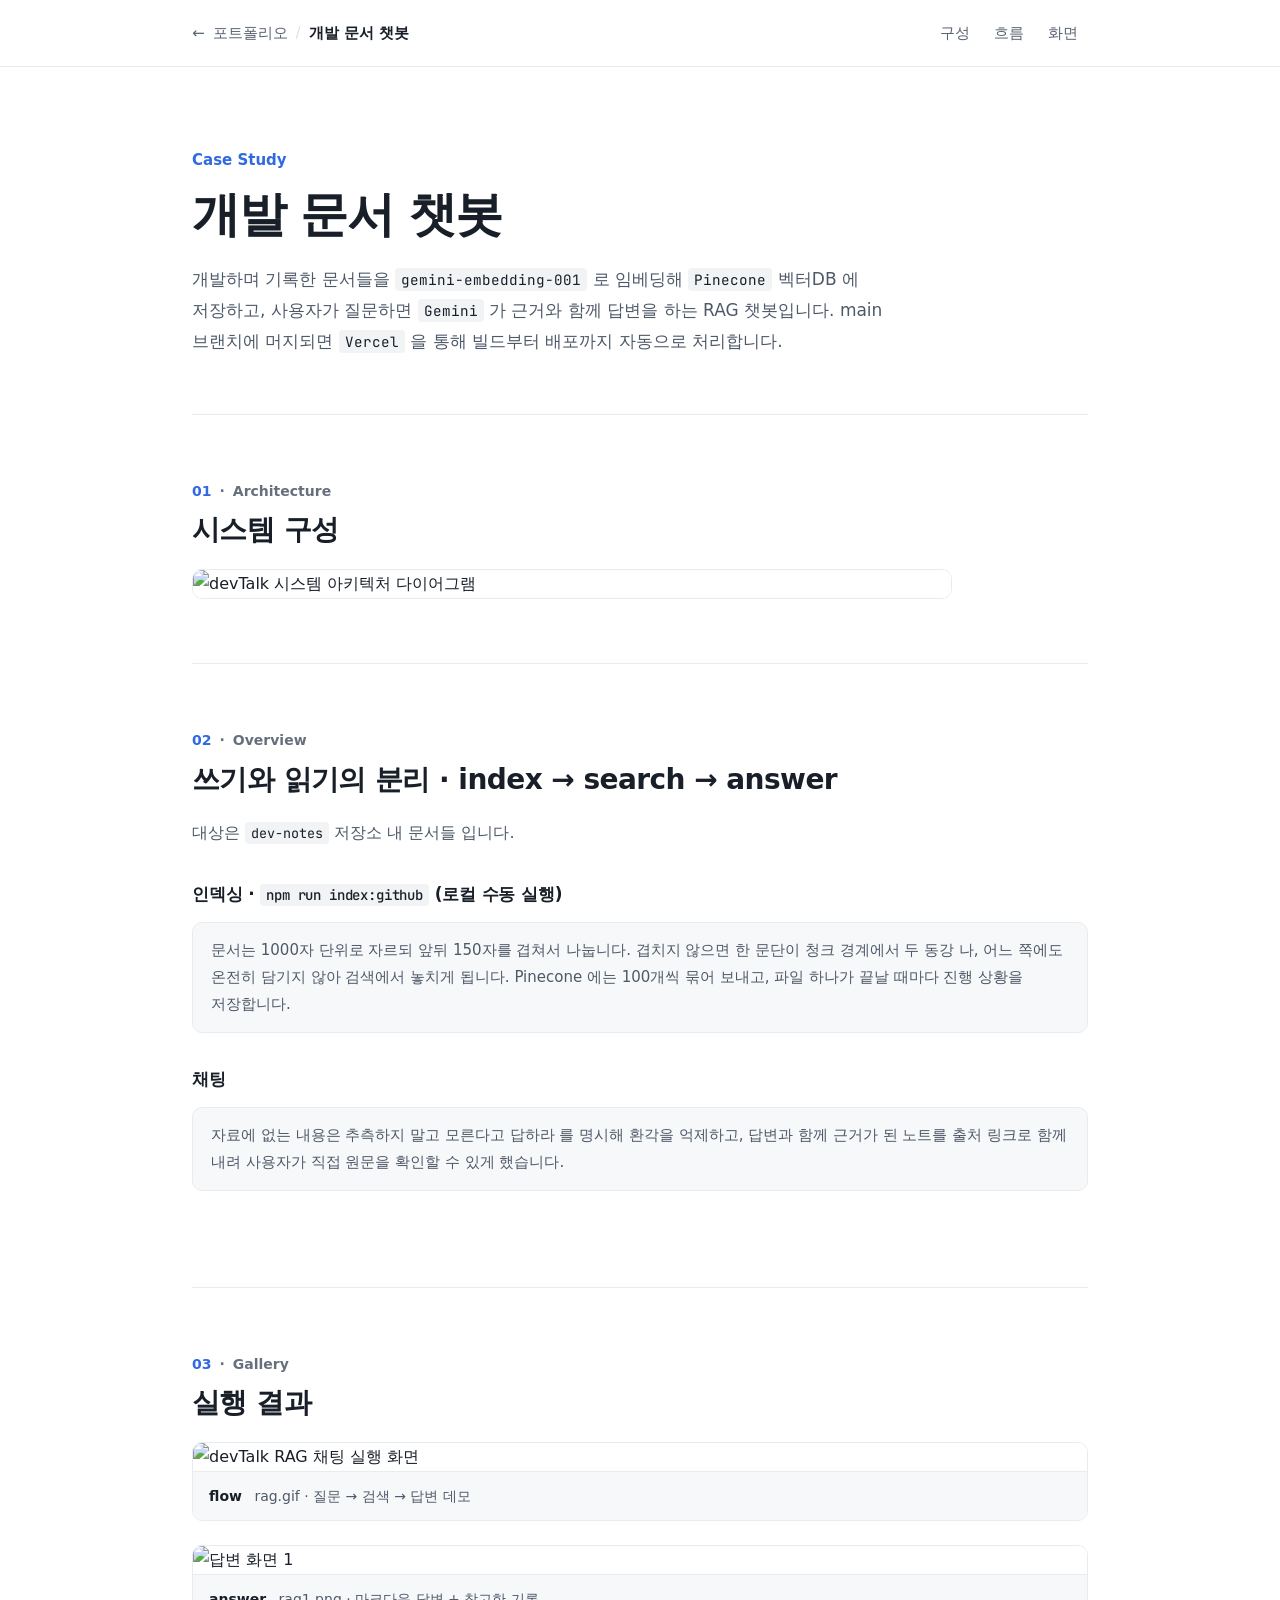
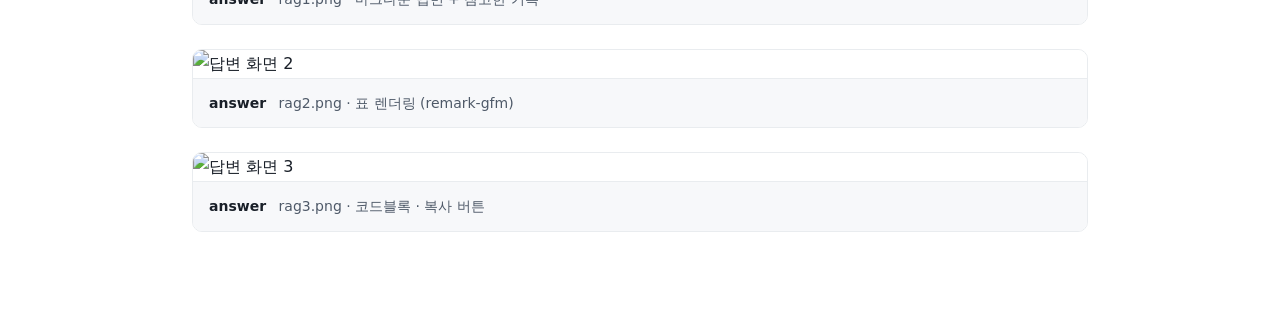
==== commit 9719ca4b: "chore: 프로젝트 소개 문구 간소화와 메뉴 한글화 Co-Authored-By: Claude Opus 5.5 <noreply@anthropic.com>" ====
--- a/devTalk/index.html
+++ b/devTalk/index.html
@@ -13,7 +13,7 @@
 
     <meta charset="UTF-8">
     <meta name="viewport" content="width=device-width, initial-scale=1.0">
-    <title>개발 노트 RAG 챗봇 · devTalk</title>
+    <title>개발 문서 챗봇</title>
     <link rel="icon" href="../favicon.svg" type="image/svg+xml">
     <link rel="icon" href="../favicon-32.png" type="image/png" sizes="32x32">
     <link rel="apple-touch-icon" href="../apple-touch-icon.png">
@@ -31,14 +31,12 @@
 
     <header class="topbar">
         <a class="brand" href="../">
-            <span class="brand-prompt">~/</span><span>포트폴리오</span><span class="brand-sep">/</span><span class="brand-cur">devTalk</span>
+            <span class="brand-prompt">~/</span><span>포트폴리오</span><span class="brand-sep">/</span><span class="brand-cur">개발 문서 챗봇</span>
         </a>
         <nav class="nav">
-            <a href="#architecture">arch</a>
-            <a href="#overview">overview</a>
-            <a href="#highlights">highlights</a>
-            <a href="#roadmap">roadmap</a>
-            <a href="#gallery">gallery</a>
+            <a href="#architecture">구성</a>
+            <a href="#overview">흐름</a>
+            <a href="#gallery">화면</a>
         </nav>
     </header>
 
@@ -47,14 +45,12 @@
         <!-- HERO -->
         <section class="hero">
             <h1 class="hero-title">
-                개발 노트 RAG 챗봇<span class="cursor">_</span>
+                개발 문서 챗봇<span class="cursor">_</span>
             </h1>
             <p class="hero-summary">
-                개발하며 정리한 노트를 모아둔 <code>dev-notes</code> 저장소를 <code>gemini-embedding-001</code> 로 임베딩해 <code>Pinecone</code> 벡터DB 에 적재하고,
-                사용자가 질문하면 검색하여 <code>Gemini</code> 가 근거와 함께 답변을 하는 서버리스 RAG 챗봇입니다.
-                Vercel 서버리스 함수로 배포해 상시 구동 서버 없이 운영합니다.
-                <code>main</code> 브랜치에 머지되면 Vercel이 빌드부터 배포까지 자동으로 처리합니다.
-                <em>바이브 코딩</em>으로 만든 프로젝트라, 평소 다루던 백엔드 스택이 아닌 Next.js · TypeScript 환경을 AI 페어 프로그래밍으로 빠르게 구축했습니다.
+                개발하며 기록한 문서들을 <code>gemini-embedding-001</code> 로 임베딩해 <code>Pinecone</code> 벡터DB 에 저장하고,
+                사용자가 질문하면 <code>Gemini</code> 가 근거와 함께 답변을 하는 RAG 챗봇입니다.
+                main 브랜치에 머지되면 <code>Vercel</code> 을 통해 빌드부터 배포까지 자동으로 처리합니다.
             </p>
         </section>
 
@@ -80,77 +76,25 @@
             <h2 class="section-title">쓰기와 읽기의 분리 · index → search → answer</h2>
 
             <p class="section-lead">
-                대상은 <code>dev-notes</code> 저장소입니다. FastAPI · SQLAlchemy · Docker 처럼 주제별 폴더로 나눈 노트와
-                날짜별 개발 로그를 합쳐 마크다운 20여 개가 들어 있고, 노트를 쓸 때마다 늘어납니다.
+                대상은 <code>dev-notes</code> 저장소 내 문서들 입니다.
             </p>
-            <p class="section-lead">
-                그래서 인덱싱(쓰기)과 채팅(읽기)을 완전히 분리했습니다. 인덱싱은 노트가 늘었을 때만 로컬에서 돌리는
-                일회성 배치이고, 서버리스 함수로 배포되는 건 채팅 경로뿐입니다.
-                무거운 임베딩 작업이 사용자 요청 경로에 얹히지 않습니다.
-            </p>
 
             <h3 class="diagram-title">인덱싱 · <code>npm run index:github</code> (로컬 수동 실행)</h3>
-            <pre class="diagram">
-   GitHub repo ─┐
-   로컬 폴더   ─┼─► 문서 수집 (.md / .txt)
-   Google Drive ┘        │
-                         ▼
-                  manifest 대조
-                         │        .indexed-github.json 에 기록된 파일은 skip → 증분 인덱싱
-                         ▼
-                  chunkText(size=1000, overlap=150)
-                         │        청크 경계에 걸친 내용도 잡히도록 150자 오버랩
-                         ▼
-                  embed(chunk, "RETRIEVAL_DOCUMENT")
-                         │        gemini-embedding-001 · 768차원 · L2 수동 정규화
-                         ▼
-                  vectorId = "gh:" + sha1(path) + ":" + i
-                         │        한글 경로 → 결정적 ASCII ID (재실행 시 덮어쓰기)
-                         ▼
-                  Pinecone upsert
-                                  100개 배치 · 파일 1개 끝날 때마다 manifest 저장
-                                  → 중간에 끊겨도 다시 돌리면 이어서 진행
-</pre>
             <p class="diagram-note">
-                문서는 1000자 단위로 자르되 <strong>앞뒤 150자를 겹쳐서</strong> 나눕니다.
+                문서는 1000자 단위로 자르되 앞뒤 150자를 겹쳐서 나눕니다.
                 겹치지 않으면 한 문단이 청크 경계에서 두 동강 나, 어느 쪽에도 온전히 담기지 않아 검색에서 놓치게 됩니다.
                 Pinecone 에는 100개씩 묶어 보내고, 파일 하나가 끝날 때마다 진행 상황을 저장합니다.
-                벡터 ID 규칙과 정규화는 아래 <code>highlights</code> 에서 다룹니다.
             </p>
 
-            <h3 class="diagram-title">채팅 · <code>POST /api/chat</code> (Vercel 서버리스 함수)</h3>
-            <pre class="diagram">
-   브라우저
-      │  ① 질문
-      ▼
-   route.ts
-      │  ② embed(question, "RETRIEVAL_QUERY")
-      │        저장은 DOCUMENT, 검색은 QUERY 로 task type 을 나눠 검색 품질 확보
-      ▼
-   Pinecone query(topK=5, includeMetadata)
-      │  ③ 관련 청크 + fileName + score
-      ▼
-   chat(question, context)
-      │        gemini-3.5-flash-lite 로 먼저 시도
-      │        ↪ 429 / 500 / 503 → withRetry 2·4·8·16s 지수 백오프 (최대 5회)
-      │        ↪ 그래도 실패 → gemini-3.5-flash → gemini-3.6-flash 로 폴백
-      ▼
-   답변(GFM 마크다운) + 출처 링크
-      │        react-markdown + remark-gfm 로 표·코드펜스 렌더링
-      │        rehype-raw 는 의도적으로 미사용 → 노트 속 HTML 은 이스케이프 (XSS 차단)
-      ▼
-   브라우저
-</pre>
+            <h3 class="diagram-title">채팅</h3>
             <p class="diagram-note">
-                프롬프트에서 <strong>«자료에 없는 내용은 추측하지 말고 모른다고 답하라»</strong> 를 명시해 환각을 억제하고,
+                자료에 없는 내용은 추측하지 말고 모른다고 답하라 를 명시해 환각을 억제하고,
                 답변과 함께 근거가 된 노트를 출처 링크로 함께 내려 사용자가 직접 원문을 확인할 수 있게 했습니다.
-                예외는 <code>route.ts</code> 에서 사용자용 문구로 치환하고, 원문은 개발 환경에서만
-                <code>detail</code> 필드로 내려보냅니다.
             </p>
         </section>
 
         <!-- 03 HIGHLIGHTS -->
-        <section id="highlights" class="section">
+        <!-- <section id="highlights" class="section">
             <header class="section-head">
                 <span class="section-id">03</span>
                 <span class="section-kw">highlights</span>
@@ -173,7 +117,7 @@
                     </div>
                 </article>
 
-                <!-- <article class="highlight">
+                <article class="highlight">
                     <div class="highlight-num">002</div>
                     <div class="highlight-body">
                         <h3>Pinecone 인덱스 · 768차원 · cosine</h3>
@@ -187,9 +131,9 @@
                             <span class="mini-tag">cosine</span>
                         </div>
                     </div>
-                </article> -->
-
-                <!-- <article class="highlight">
+                </article>
+
+                <article class="highlight">
                     <div class="highlight-num">003</div>
                     <div class="highlight-body">
                         <h3>환경변수 없이도 빌드는 통과하게</h3>
@@ -204,9 +148,9 @@
                             <span class="mini-tag">fail fast</span>
                         </div>
                     </div>
-                </article> -->
-
-                <!-- <article class="highlight">
+                </article>
+
+                <article class="highlight">
                     <div class="highlight-num">004</div>
                     <div class="highlight-body">
                         <h3>모델별 쿼터를 이용한 폴백 체인</h3>
@@ -221,9 +165,9 @@
                             <span class="mini-tag">fallback chain</span>
                         </div>
                     </div>
-                </article> -->
-
-                <!-- <article class="highlight">
+                </article>
+
+                <article class="highlight">
                     <div class="highlight-num">005</div>
                     <div class="highlight-body">
                         <h3>몇 번을 다시 돌려도 같은 결과</h3>
@@ -237,12 +181,12 @@
                             <span class="mini-tag">resumable</span>
                         </div>
                     </div>
-                </article> -->
+                </article>
             </div>
-        </section>
+        </section> -->
 
         <!-- 04 ROADMAP -->
-        <section id="roadmap" class="section">
+        <!-- <section id="roadmap" class="section">
             <header class="section-head">
                 <span class="section-id">04</span>
                 <span class="section-kw">roadmap</span>
@@ -341,12 +285,12 @@
                     </div>
                 </div>
             </div>
-        </section>
+        </section> -->
 
         <!-- 05 GALLERY -->
         <section id="gallery" class="section">
             <header class="section-head">
-                <span class="section-id">05</span>
+                <span class="section-id">03</span>
                 <span class="section-kw">gallery</span>
             </header>
             <h2 class="section-title">실행 결과</h2>
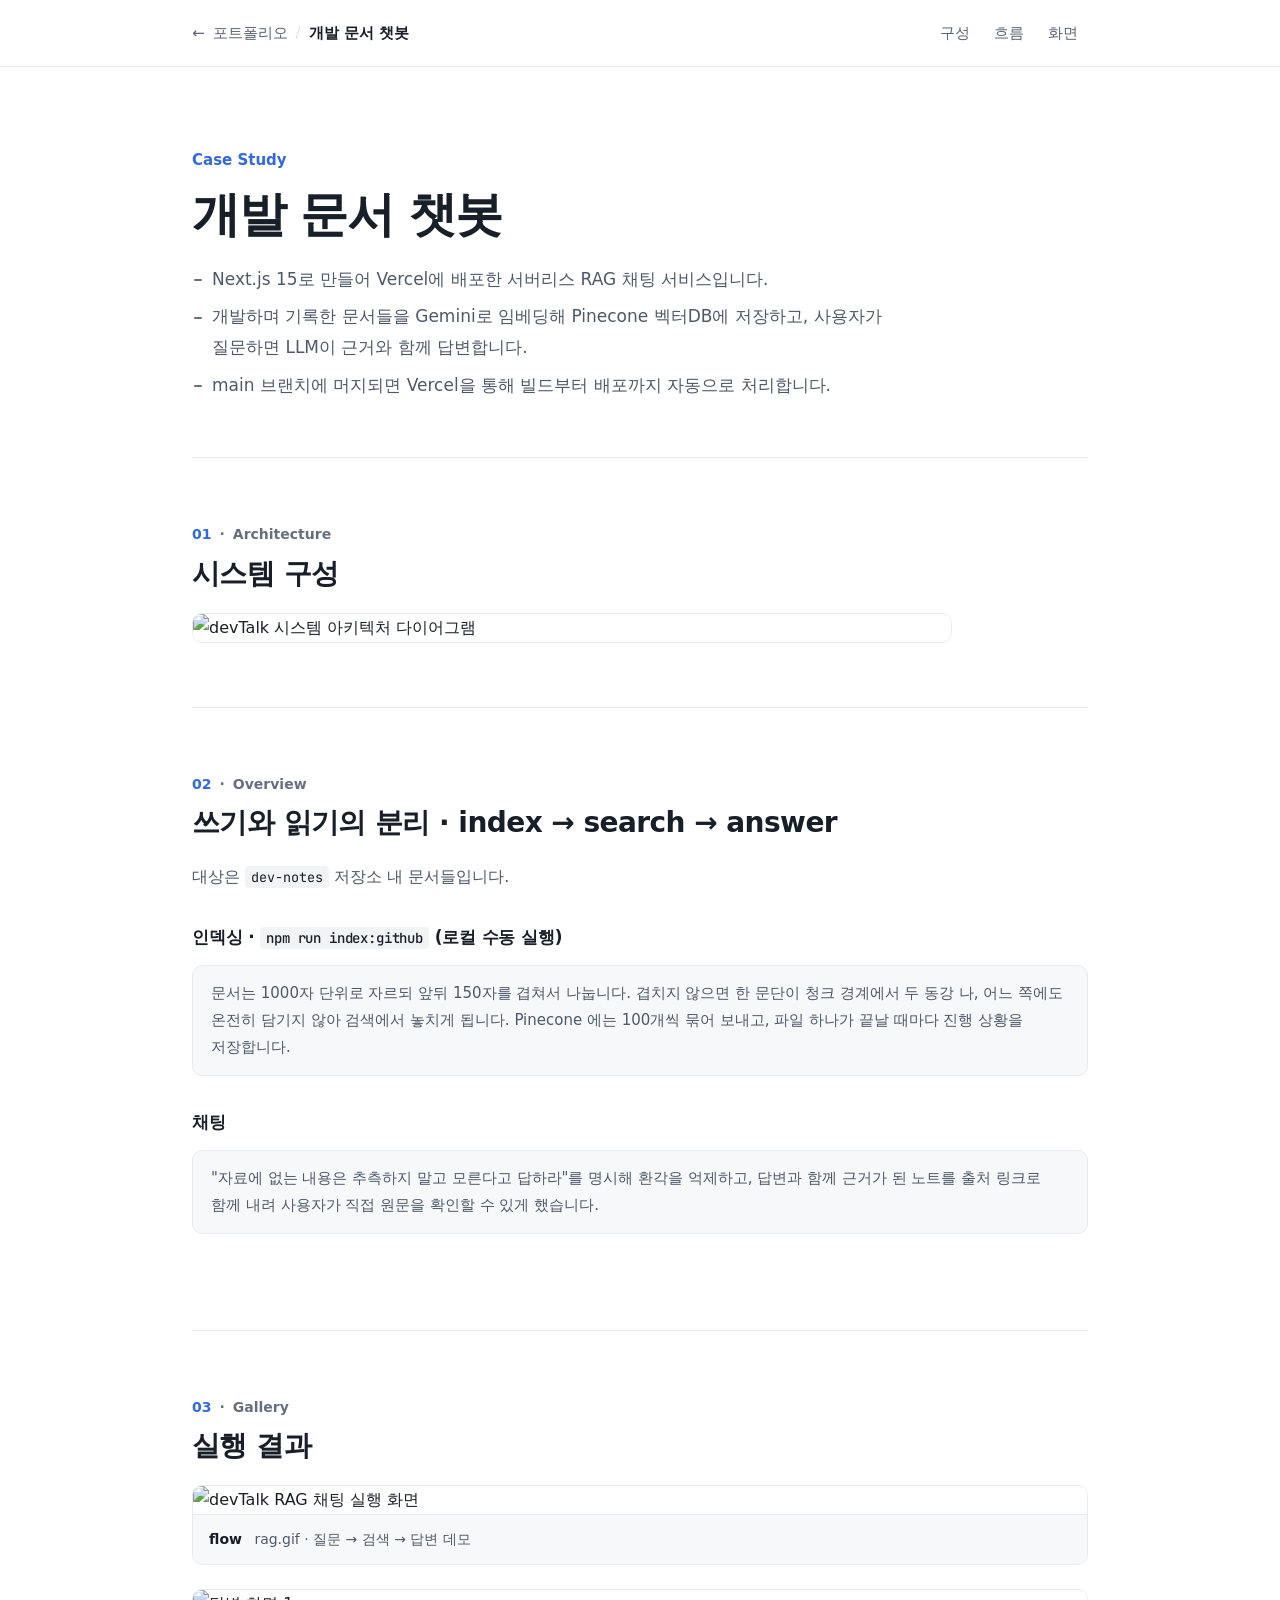
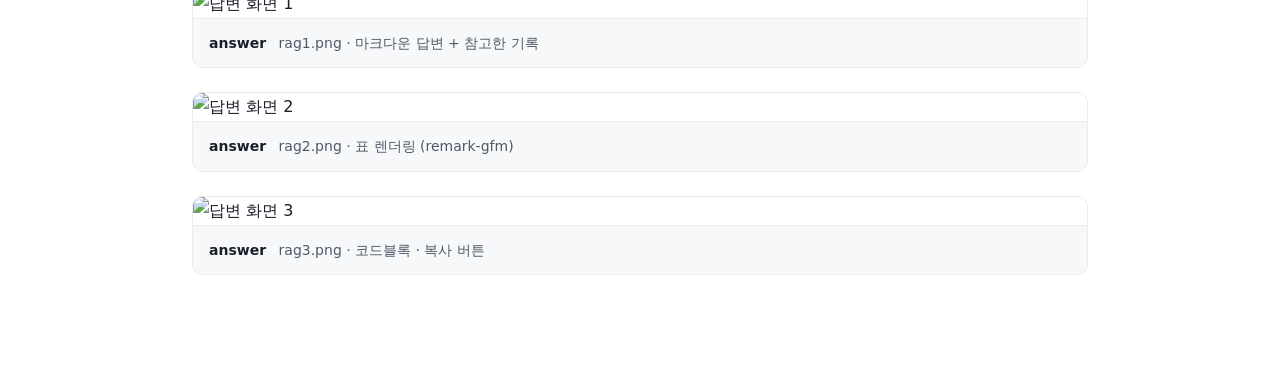
==== commit 03821471: "docs: 포트폴리오 업데이트" ====
--- a/devTalk/index.html
+++ b/devTalk/index.html
@@ -47,11 +47,11 @@
             <h1 class="hero-title">
                 개발 문서 챗봇<span class="cursor">_</span>
             </h1>
-            <p class="hero-summary">
-                개발하며 기록한 문서들을 <code>gemini-embedding-001</code> 로 임베딩해 <code>Pinecone</code> 벡터DB 에 저장하고,
-                사용자가 질문하면 <code>Gemini</code> 가 근거와 함께 답변을 하는 RAG 챗봇입니다.
-                main 브랜치에 머지되면 <code>Vercel</code> 을 통해 빌드부터 배포까지 자동으로 처리합니다.
-            </p>
+            <ul class="hero-summary">
+                <li>Next.js 15로 만들어 Vercel에 배포한 서버리스 RAG 채팅 서비스입니다.</li>
+                <li>개발하며 기록한 문서들을 Gemini로 임베딩해 Pinecone 벡터DB에 저장하고, 사용자가 질문하면 LLM이 근거와 함께 답변합니다.</li>
+                <li>main 브랜치에 머지되면 Vercel을 통해 빌드부터 배포까지 자동으로 처리합니다.</li>
+            </ul>
         </section>
 
         <!-- 01 ARCHITECTURE -->
@@ -76,7 +76,7 @@
             <h2 class="section-title">쓰기와 읽기의 분리 · index → search → answer</h2>
 
             <p class="section-lead">
-                대상은 <code>dev-notes</code> 저장소 내 문서들 입니다.
+                대상은 <code>dev-notes</code> 저장소 내 문서들입니다.
             </p>
 
             <h3 class="diagram-title">인덱싱 · <code>npm run index:github</code> (로컬 수동 실행)</h3>
@@ -88,7 +88,7 @@
 
             <h3 class="diagram-title">채팅</h3>
             <p class="diagram-note">
-                자료에 없는 내용은 추측하지 말고 모른다고 답하라 를 명시해 환각을 억제하고,
+                "자료에 없는 내용은 추측하지 말고 모른다고 답하라"를 명시해 환각을 억제하고,
                 답변과 함께 근거가 된 노트를 출처 링크로 함께 내려 사용자가 직접 원문을 확인할 수 있게 했습니다.
             </p>
         </section>
--- a/devTalk/style.css
+++ b/devTalk/style.css
@@ -175,6 +175,24 @@
     color: var(--fg-mute);
     font-size: 17px;
     line-height: 1.85;
+    list-style: none;
+    display: flex;
+    flex-direction: column;
+    gap: 6px;
+}
+.hero-summary li {
+    position: relative;
+    padding-left: 20px;
+}
+.hero-summary li::before {
+    content: '';
+    position: absolute;
+    left: 2px;
+    top: .92em;
+    width: 8px;
+    height: 2px;
+    border-radius: 1px;
+    background: var(--fg-faint);
 }
 
 @media (max-width: 760px) {
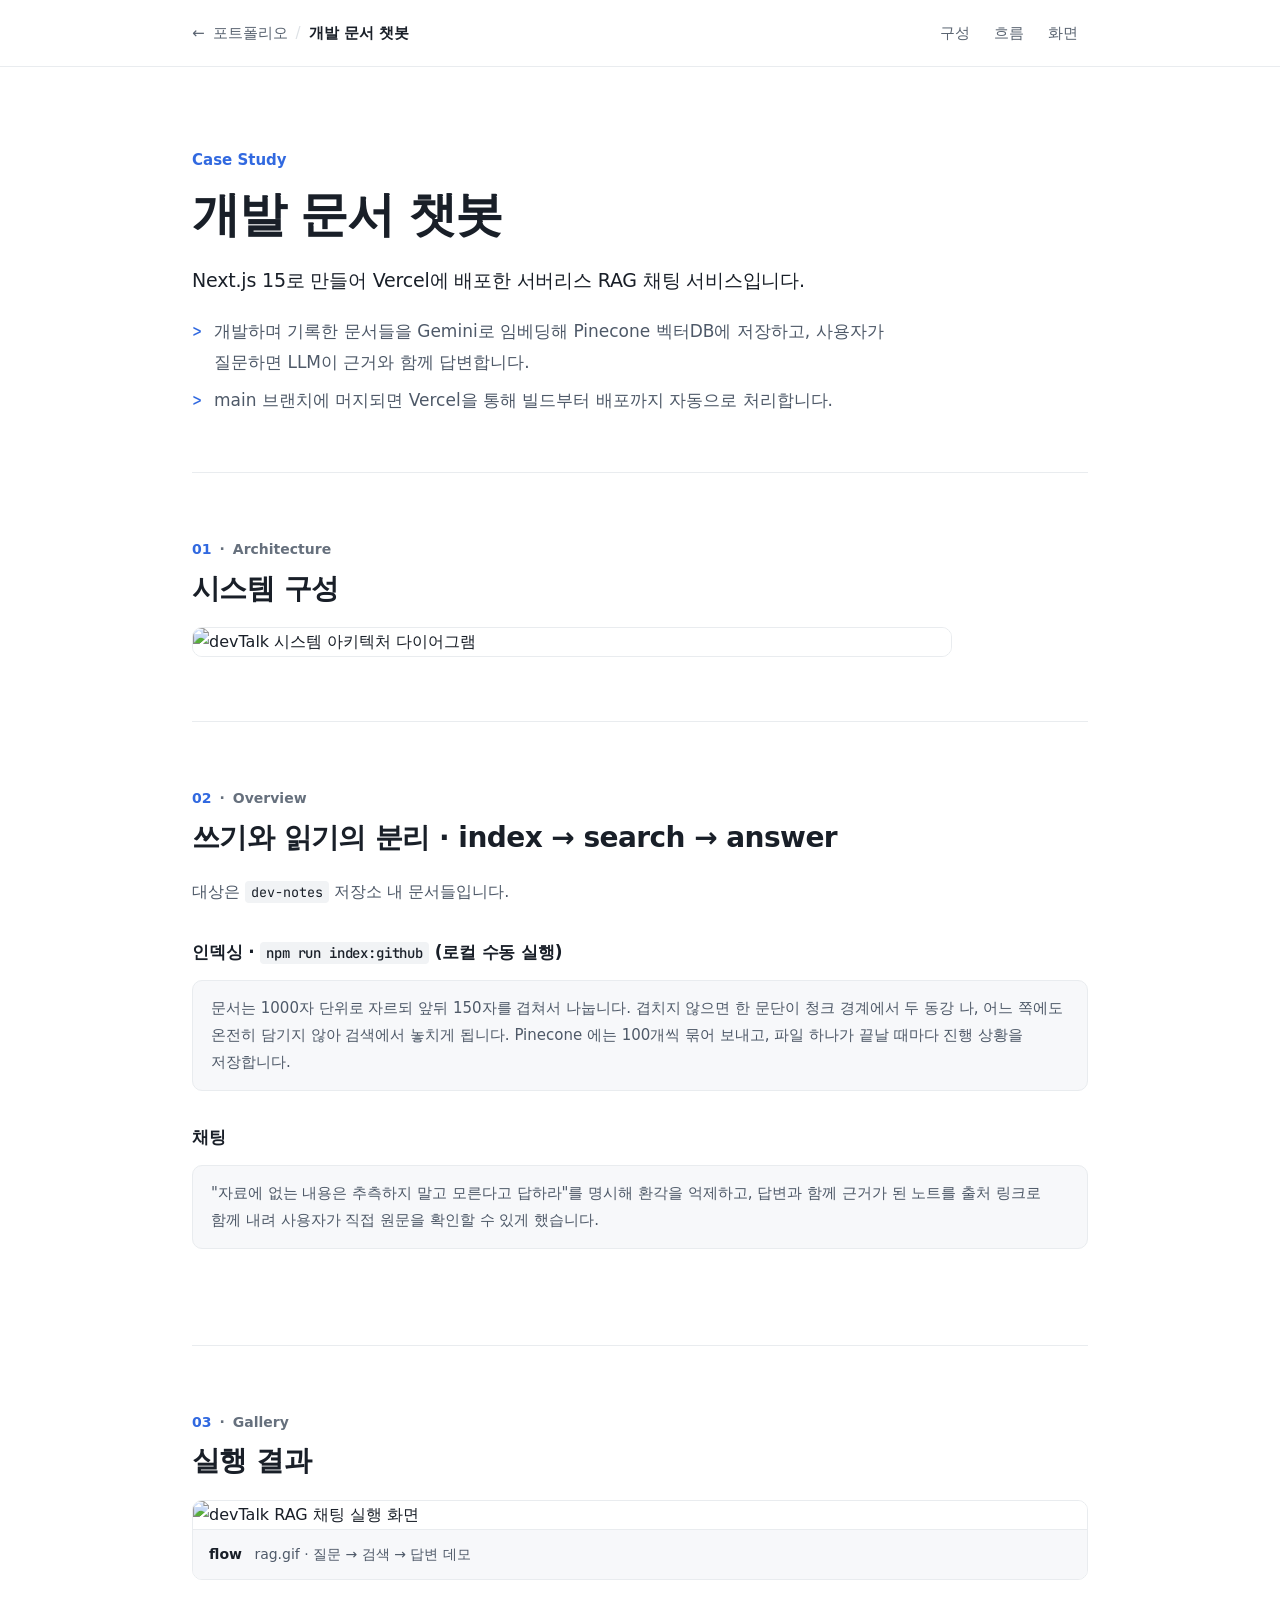
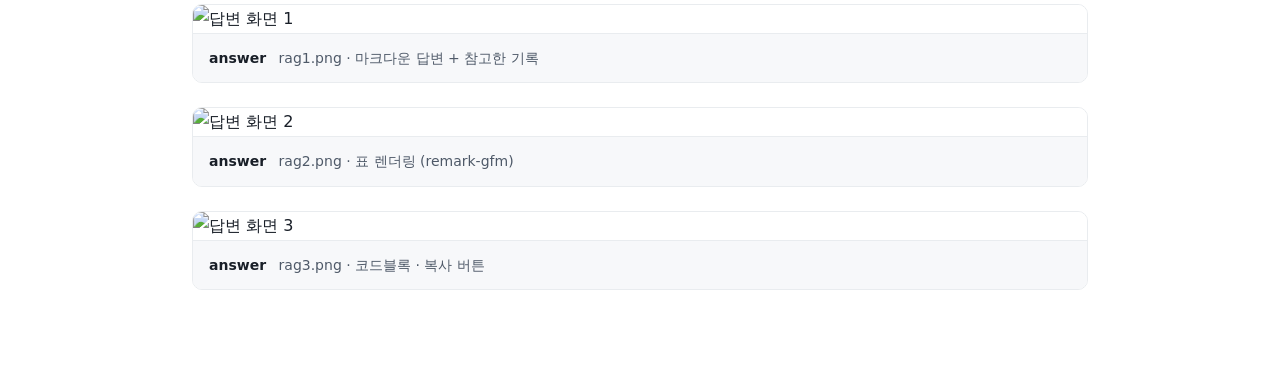
==== commit 47977451: "style: UI 업데이트" ====
--- a/devTalk/index.html
+++ b/devTalk/index.html
@@ -47,8 +47,8 @@
             <h1 class="hero-title">
                 개발 문서 챗봇<span class="cursor">_</span>
             </h1>
+            <p class="hero-intro">Next.js 15로 만들어 Vercel에 배포한 서버리스 RAG 채팅 서비스입니다.</p>
             <ul class="hero-summary">
-                <li>Next.js 15로 만들어 Vercel에 배포한 서버리스 RAG 채팅 서비스입니다.</li>
                 <li>개발하며 기록한 문서들을 Gemini로 임베딩해 Pinecone 벡터DB에 저장하고, 사용자가 질문하면 LLM이 근거와 함께 답변합니다.</li>
                 <li>main 브랜치에 머지되면 Vercel을 통해 빌드부터 배포까지 자동으로 처리합니다.</li>
             </ul>
--- a/devTalk/style.css
+++ b/devTalk/style.css
@@ -170,6 +170,16 @@
     margin-bottom: 20px;
 }
 
+.hero-intro {
+    max-width: 720px;
+    color: var(--fg);
+    font-size: 19px;
+    font-weight: 500;
+    line-height: 1.7;
+    letter-spacing: -.01em;
+    margin-bottom: 20px;
+}
+
 .hero-summary {
     max-width: 720px;
     color: var(--fg-mute);
@@ -182,21 +192,22 @@
 }
 .hero-summary li {
     position: relative;
-    padding-left: 20px;
-}
+    padding-left: 22px;
+}
+/* 터미널 프롬프트 모양 글머리 */
 .hero-summary li::before {
-    content: '';
+    content: '>';
     position: absolute;
-    left: 2px;
-    top: .92em;
-    width: 8px;
-    height: 2px;
-    border-radius: 1px;
-    background: var(--fg-faint);
+    left: 0;
+    top: 0;
+    font-family: var(--mono);
+    font-weight: 500;
+    color: var(--acc);
 }
 
 @media (max-width: 760px) {
     .hero { padding: 56px 0 44px; }
+    .hero-intro { font-size: 18px; }
 }
 
 /* =====================================================================
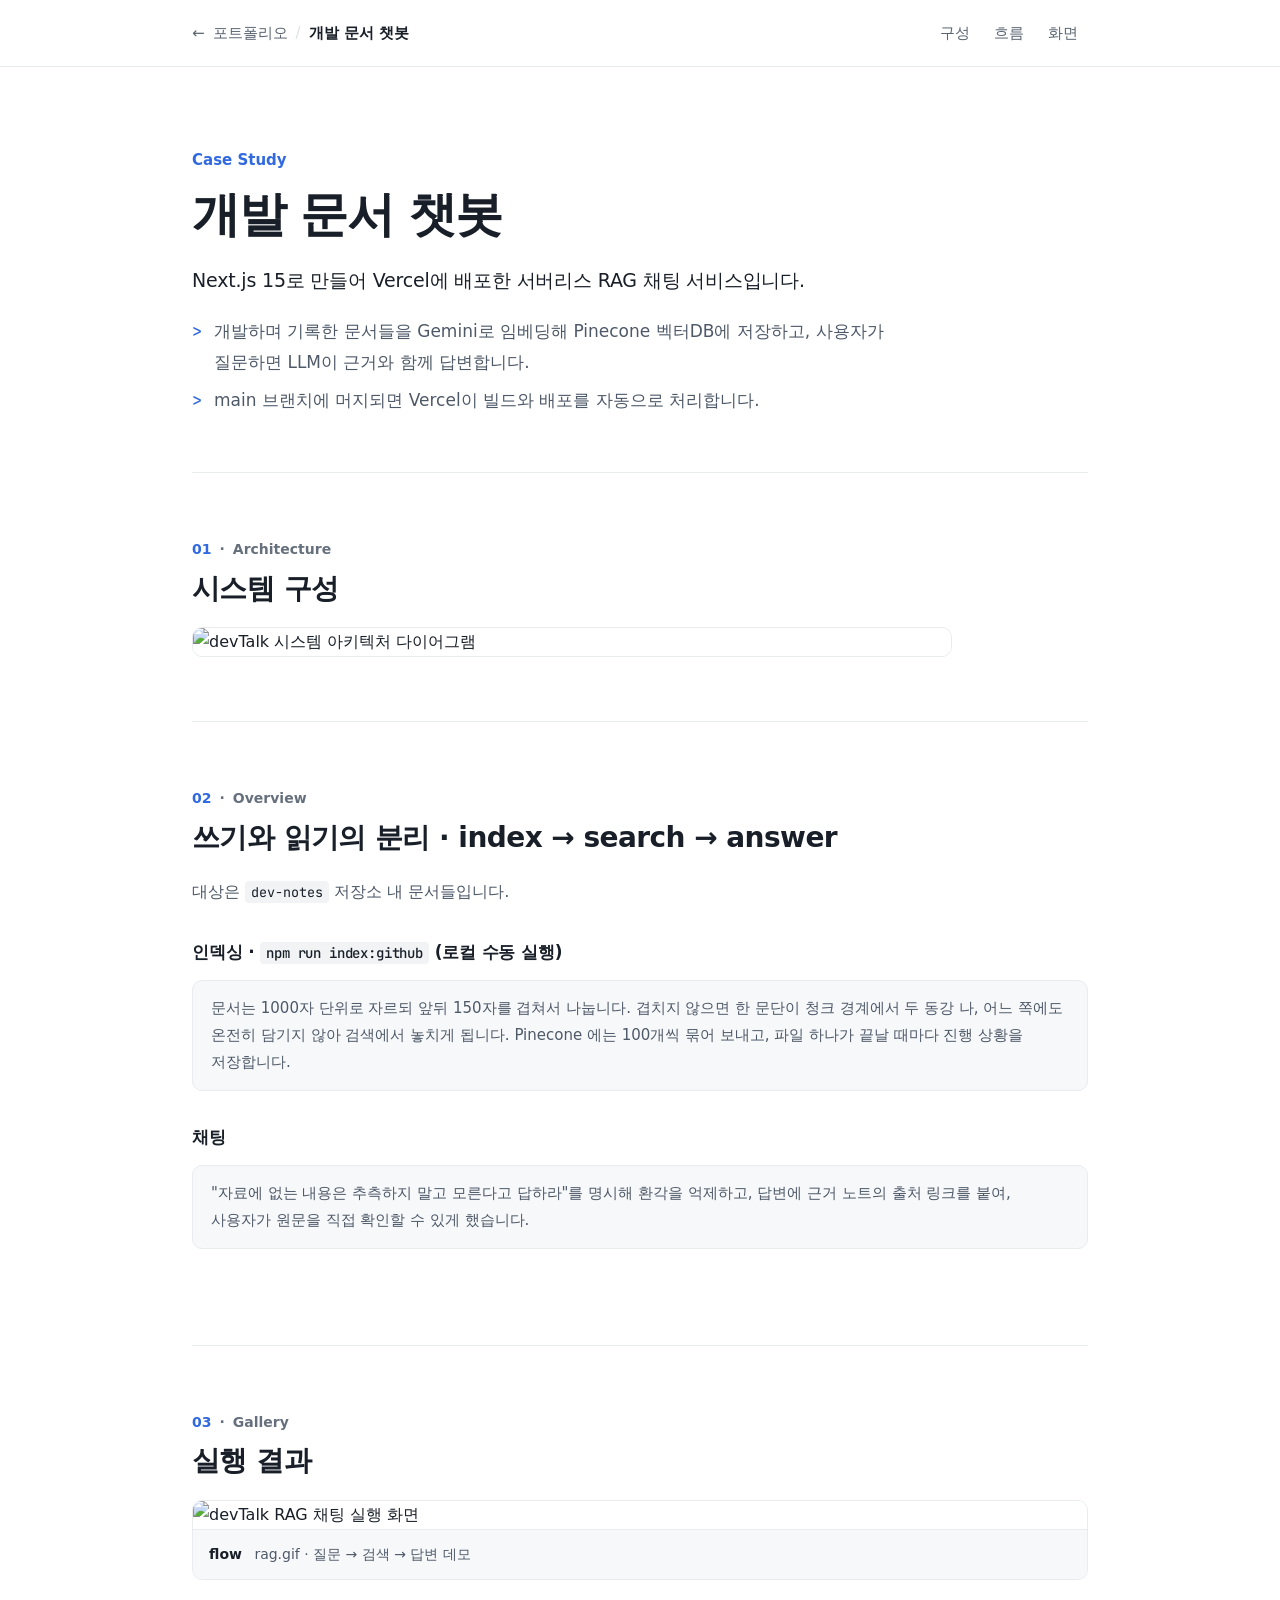
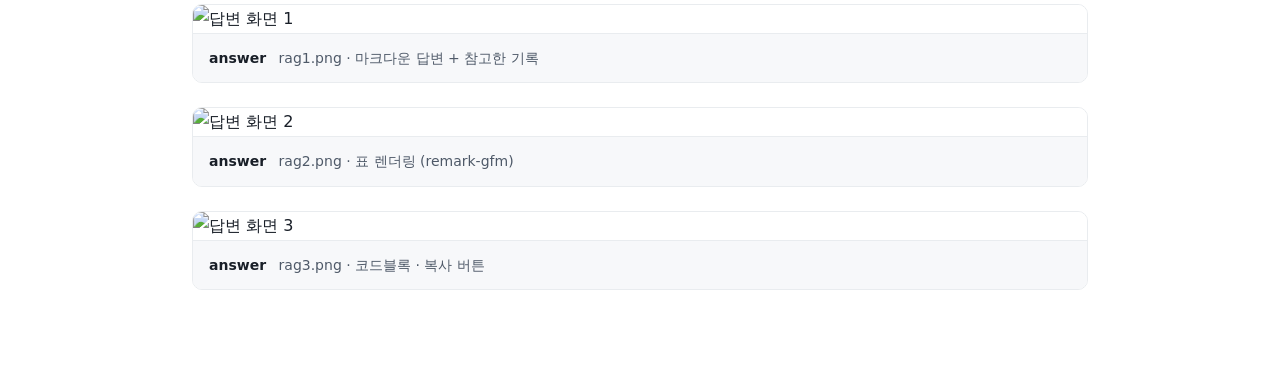
==== commit 735bedd5: "docs: 포트폴리오 업데이트" ====
--- a/devTalk/index.html
+++ b/devTalk/index.html
@@ -50,7 +50,7 @@
             <p class="hero-intro">Next.js 15로 만들어 Vercel에 배포한 서버리스 RAG 채팅 서비스입니다.</p>
             <ul class="hero-summary">
                 <li>개발하며 기록한 문서들을 Gemini로 임베딩해 Pinecone 벡터DB에 저장하고, 사용자가 질문하면 LLM이 근거와 함께 답변합니다.</li>
-                <li>main 브랜치에 머지되면 Vercel을 통해 빌드부터 배포까지 자동으로 처리합니다.</li>
+                <li>main 브랜치에 머지되면 Vercel이 빌드와 배포를 자동으로 처리합니다.</li>
             </ul>
         </section>
 
@@ -89,7 +89,7 @@
             <h3 class="diagram-title">채팅</h3>
             <p class="diagram-note">
                 "자료에 없는 내용은 추측하지 말고 모른다고 답하라"를 명시해 환각을 억제하고,
-                답변과 함께 근거가 된 노트를 출처 링크로 함께 내려 사용자가 직접 원문을 확인할 수 있게 했습니다.
+                답변에 근거 노트의 출처 링크를 붙여, 사용자가 원문을 직접 확인할 수 있게 했습니다.
             </p>
         </section>
 
@@ -99,7 +99,7 @@
                 <span class="section-id">03</span>
                 <span class="section-kw">highlights</span>
             </header>
-            <h2 class="section-title">기술적 의사결정</h2>
+            <h2 class="section-title">기술적 결정</h2>
 
             <div class="highlights">
                 <article class="highlight">
@@ -140,8 +140,8 @@
                         <p>
                             Pinecone · Gemini 클라이언트를 모듈 최상단에서 만들면 <code>next build</code> 중
                             환경변수가 없어 터집니다. 실제 쓰는 시점에 만들도록 지연 초기화했습니다.
-                            대신 <code>PINECONE_INDEX</code> 에는 기본값을 두지 않았습니다 —
-                            폴백이 있으면 변수를 빠뜨려도 배포가 성공하고 검색 결과만 0건이 됩니다.
+                            대신 <code>PINECONE_INDEX</code> 에는 기본값을 두지 않았습니다.
+                            폴백이 있으면 변수를 빠뜨려도 배포는 성공하고 검색 결과만 0건이 되기 때문입니다.
                         </p>
                         <div class="tag-row">
                             <span class="mini-tag">lazy init</span>
